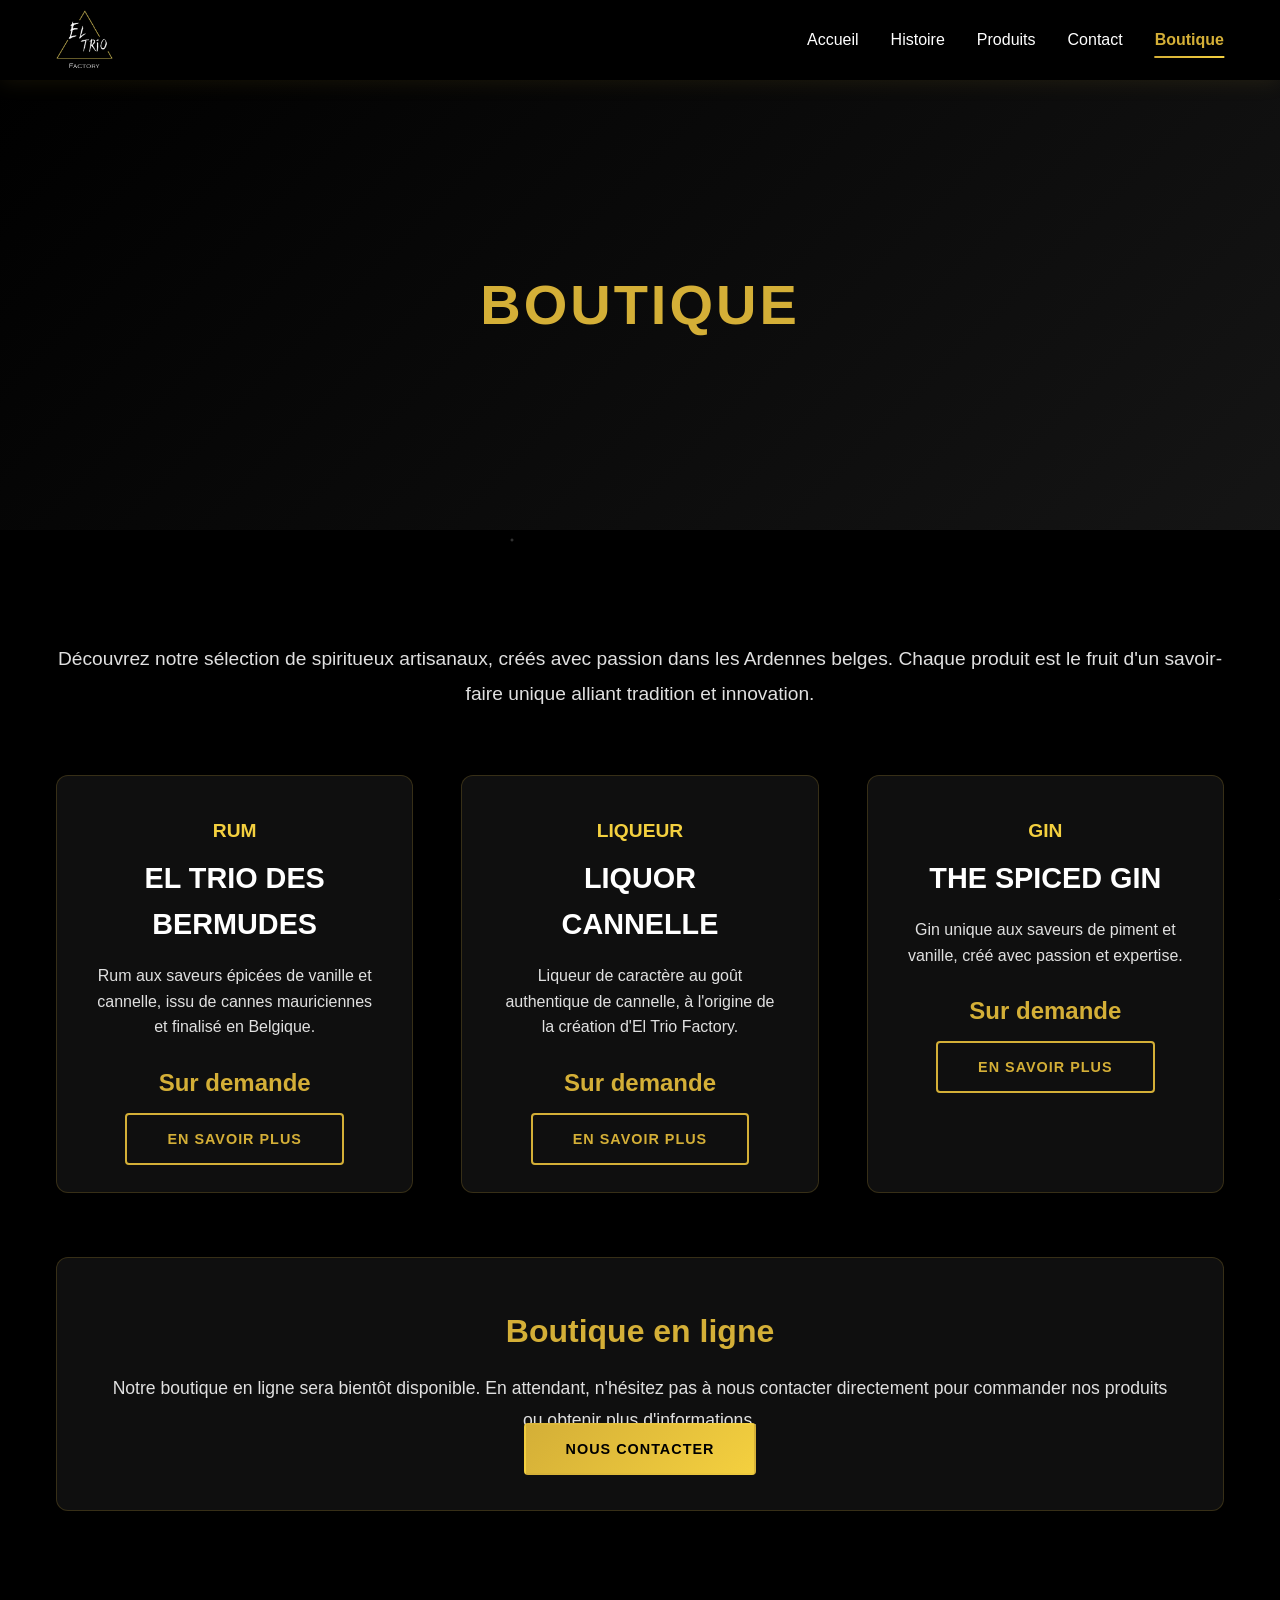
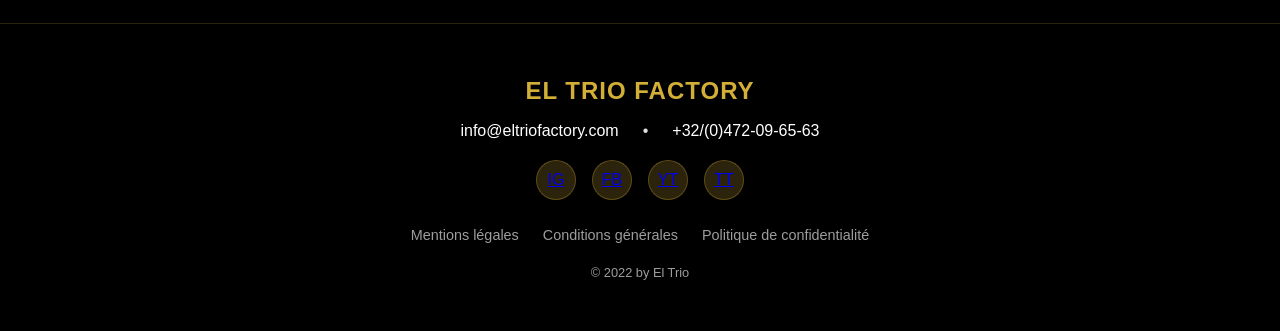
==== boutique.html @ 1d2bb893 "base site" ====
<!DOCTYPE html>
<html lang="fr">
<head>
    <meta charset="UTF-8">
    <meta name="viewport" content="width=device-width, initial-scale=1.0">
    <meta name="theme-color" content="#000000">
    <title>Boutique - El Trio Factory</title>
    <meta name="description" content="Achetez nos produits artisanaux : El Trio Des Bermudes (Rum), Liquor Cannelle (Liqueur) et The Spiced Gin.">
    <link rel="stylesheet" href="normalize.css">
    <link rel="stylesheet" href="main.css">
    <style>
        .boutique-hero {
            height: 50vh;
            display: flex;
            align-items: center;
            justify-content: center;
            text-align: center;
            padding: 2rem;
            background: linear-gradient(135deg, rgba(0, 0, 0, 0.9) 0%, rgba(26, 26, 26, 0.8) 100%);
            margin-top: 80px;
            position: relative;
        }

        .boutique-hero h1 {
            font-size: 3.5rem;
            color: var(--accent-color);
            text-transform: uppercase;
            letter-spacing: 3px;
        }

        .boutique-content {
            max-width: 1200px;
            margin: 4rem auto;
            padding: 3rem var(--spacing-unit);
            position: relative;
            z-index: 1;
        }

        .boutique-intro {
            text-align: center;
            margin-bottom: 4rem;
        }

        .boutique-intro p {
            color: var(--text-color-secondary);
            font-size: 1.2rem;
            line-height: 1.8;
        }

        .products-shop-grid {
            display: grid;
            grid-template-columns: repeat(auto-fit, minmax(300px, 1fr));
            gap: 3rem;
            margin-bottom: 4rem;
        }

        .shop-product-card {
            background: rgba(26, 26, 26, 0.6);
            border-radius: 12px;
            padding: 2.5rem;
            text-align: center;
            border: 1px solid rgba(212, 175, 55, 0.2);
            transition: all 0.3s ease;
            position: relative;
            overflow: hidden;
        }

        .shop-product-card::before {
            content: '';
            position: absolute;
            top: 0;
            left: -100%;
            width: 100%;
            height: 100%;
            background: linear-gradient(90deg, transparent, rgba(212, 175, 55, 0.1), transparent);
            transition: left 0.5s ease;
        }

        .shop-product-card:hover::before {
            left: 100%;
        }

        .shop-product-card:hover {
            transform: translateY(-10px);
            box-shadow: 0 15px 40px rgba(212, 175, 55, 0.3);
            border-color: var(--accent-color);
        }

        .shop-product-card img {
            width: 100%;
            max-width: 250px;
            height: auto;
            margin-bottom: 1.5rem;
            border-radius: 8px;
            transition: transform 0.3s ease;
        }

        .shop-product-card:hover img {
            transform: scale(1.05);
        }

        .shop-product-card h3 {
            color: var(--accent-color-light);
            font-size: 1.2rem;
            margin-bottom: 0.5rem;
            text-transform: uppercase;
        }

        .shop-product-card h4 {
            color: var(--text-color);
            font-size: 1.8rem;
            margin-bottom: 1rem;
            text-transform: uppercase;
        }

        .shop-product-card p {
            color: var(--text-color-secondary);
            margin-bottom: 1.5rem;
            line-height: 1.6;
        }

        .price {
            color: var(--accent-color);
            font-size: 1.5rem;
            font-weight: bold;
            margin-bottom: 1.5rem;
        }

        .coming-soon {
            background: rgba(26, 26, 26, 0.6);
            padding: 3rem;
            border-radius: 12px;
            border: 1px solid rgba(212, 175, 55, 0.2);
            text-align: center;
            margin-top: 4rem;
        }

        .coming-soon h2 {
            color: var(--accent-color);
            font-size: 2rem;
            margin-bottom: 1rem;
        }

        .coming-soon p {
            color: var(--text-color-secondary);
            font-size: 1.1rem;
            line-height: 1.8;
        }
    </style>
</head>
<body>
    <header class="header">
        <nav class="nav-container">
            <div class="logo">
                <a href="index.html">
                    <img src="assets/logo-el-trio-factory.png" alt="Logo El Trio Factory" onerror="this.style.display='none'; this.nextElementSibling.style.display='block';">
                    <span style="display:none; color: #d4af37; font-size: 1.5rem; font-weight: bold;">EL TRIO FACTORY</span>
                </a>
            </div>
            <button class="menu-toggle" aria-label="Menu">
                <span></span>
                <span></span>
                <span></span>
            </button>
            <ul class="nav-links">
                <li><a href="index.html">Accueil</a></li>
                <li><a href="our-story.html">Histoire</a></li>
                <li><a href="our-products.html">Produits</a></li>
                <li><a href="contact.html">Contact</a></li>
                <li><a href="boutique.html" class="active">Boutique</a></li>
            </ul>
        </nav>
    </header>

    <main>
        <section class="boutique-hero">
            <h1>Boutique</h1>
        </section>

        <section class="boutique-content">
            <div class="boutique-intro">
                <p>Découvrez notre sélection de spiritueux artisanaux, créés avec passion dans les Ardennes belges. Chaque produit est le fruit d'un savoir-faire unique alliant tradition et innovation.</p>
            </div>

            <div class="products-shop-grid">
                <div class="shop-product-card">
                    <img src="assets/images/products/rum-bottle.jpg" alt="El Trio Des Bermudes" onerror="this.style.display='none';">
                    <h3>Rum</h3>
                    <h4>EL TRIO DES BERMUDES</h4>
                    <p>Rum aux saveurs épicées de vanille et cannelle, issu de cannes mauriciennes et finalisé en Belgique.</p>
                    <div class="price">Sur demande</div>
                    <a href="our-products-el-trio-des-bermudes.html" class="btn btn-secondary">En savoir plus</a>
                </div>

                <div class="shop-product-card">
                    <img src="assets/images/products/liqueur-bottle.jpg" alt="Liquor Cannelle" onerror="this.style.display='none';">
                    <h3>Liqueur</h3>
                    <h4>LIQUOR CANNELLE</h4>
                    <p>Liqueur de caractère au goût authentique de cannelle, à l'origine de la création d'El Trio Factory.</p>
                    <div class="price">Sur demande</div>
                    <a href="our-products-liquor-cannelle.html" class="btn btn-secondary">En savoir plus</a>
                </div>

                <div class="shop-product-card">
                    <img src="assets/images/products/gin-bottle.jpg" alt="The Spiced Gin" onerror="this.style.display='none';">
                    <h3>Gin</h3>
                    <h4>THE SPICED GIN</h4>
                    <p>Gin unique aux saveurs de piment et vanille, créé avec passion et expertise.</p>
                    <div class="price">Sur demande</div>
                    <a href="our-products-the-spiced-gin.html" class="btn btn-secondary">En savoir plus</a>
                </div>
            </div>

            <div class="coming-soon">
                <h2>Boutique en ligne</h2>
                <p>Notre boutique en ligne sera bientôt disponible. En attendant, n'hésitez pas à nous contacter directement pour commander nos produits ou obtenir plus d'informations.</p>
                <a href="contact.html" class="btn btn-primary" style="margin-top: 1.5rem;">Nous contacter</a>
            </div>
        </section>
    </main>

    <footer>
        <div class="footer-content">
            <h3>El Trio Factory</h3>
            <div class="contact-links">
                <a href="mailto:info@eltriofactory.com">info@eltriofactory.com</a>
                <span class="separator">•</span>
                <a href="tel:+32472096563">+32/(0)472-09-65-63</a>
            </div>
            <div class="social-links">
                <a href="https://instagram.com/el_trio_factory" target="_blank" rel="noopener" aria-label="Instagram">
                    <img src="assets/images/instagram-icon.svg" alt="Instagram" onerror="this.style.display='none'; this.parentElement.innerHTML='IG';">
                </a>
                <a href="https://facebook.com/eltriofactory" target="_blank" rel="noopener" aria-label="Facebook">
                    <img src="assets/images/facebook-icon.svg" alt="Facebook" onerror="this.style.display='none'; this.parentElement.innerHTML='FB';">
                </a>
                <a href="https://youtube.com/@eltriofactory" target="_blank" rel="noopener" aria-label="YouTube">
                    <img src="assets/images/youtube-icon.svg" alt="YouTube" onerror="this.style.display='none'; this.parentElement.innerHTML='YT';">
                </a>
                <a href="https://tiktok.com/@eltriofactory" target="_blank" rel="noopener" aria-label="TikTok">
                    <img src="assets/images/tiktok-icon.svg" alt="TikTok" onerror="this.style.display='none'; this.parentElement.innerHTML='TT';">
                </a>
            </div>
            <div class="legal-links">
                <a href="mentions-légales.html">Mentions légales</a>
                <a href="cgv.html">Conditions générales</a>
                <a href="privacy.html">Politique de confidentialité</a>
            </div>
            <p class="copyright">© 2022 by El Trio</p>
        </div>
    </footer>

    <button class="scroll-to-top" aria-label="Retour en haut">
        <svg xmlns="http://www.w3.org/2000/svg" viewBox="0 0 24 24">
            <path d="M12 2L2 12h3v8h6v-6h2v6h6v-8h3L12 2z"/>
        </svg>
    </button>

    <script src="main.js"></script>
</body>
</html>
---- main.css ----
:root {
    --primary-color: #000000;
    --secondary-color: #1a1a1a;
    --accent-color: #d4af37;
    --accent-color-light: #f4d03f;
    --text-color: #ffffff;
    --text-color-secondary: #e0e0e0;
    --border-color: #333333;
    --spacing-unit: 1rem;
    --gold-gradient: linear-gradient(135deg, #d4af37 0%, #f4d03f 100%);
}

* {
    margin: 0;
    padding: 0;
    box-sizing: border-box;
}

html {
    background-color: var(--primary-color);
    overflow-x: hidden;
    scroll-behavior: smooth;
}

body {
    font-family: 'Inter', -apple-system, BlinkMacSystemFont, 'Segoe UI', Roboto, Oxygen, Ubuntu, Cantarell, sans-serif;
    background-color: var(--primary-color);
    color: var(--text-color);
    line-height: 1.6;
    min-height: 100vh;
    display: flex;
    flex-direction: column;
    position: relative;
}

/* Effet de fond étoilé */
body::before {
    content: '';
    position: fixed;
    top: 0;
    left: 0;
    width: 100%;
    height: 100%;
    background-image: 
        radial-gradient(2px 2px at 20% 30%, white, transparent),
        radial-gradient(2px 2px at 60% 70%, white, transparent),
        radial-gradient(1px 1px at 50% 50%, white, transparent),
        radial-gradient(1px 1px at 80% 10%, white, transparent),
        radial-gradient(2px 2px at 90% 40%, white, transparent),
        radial-gradient(1px 1px at 33% 60%, white, transparent),
        radial-gradient(1px 1px at 66% 20%, white, transparent);
    background-repeat: repeat;
    background-size: 200% 200%;
    opacity: 0.3;
    z-index: 0;
    pointer-events: none;
    animation: starfield 100s linear infinite;
}

@keyframes starfield {
    0% {
        transform: translate(0, 0);
    }
    100% {
        transform: translate(-50%, -50%);
    }
}

main {
    flex: 1;
    display: flex;
    flex-direction: column;
    position: relative;
    z-index: 1;
}

/* Header */
.header {
    position: fixed;
    top: 0;
    left: 0;
    right: 0;
    background: rgba(0, 0, 0, 0.95);
    backdrop-filter: blur(10px);
    z-index: 1000;
    box-shadow: 0 2px 20px rgba(212, 175, 55, 0.1);
    padding: 1rem;
    height: 80px;
    display: flex;
    align-items: center;
    transition: all 0.3s ease;
}

.header.scrolled {
    box-shadow: 0 4px 30px rgba(212, 175, 55, 0.2);
}

.nav-container {
    position: relative;
    max-width: 1200px;
    margin: 0 auto;
    padding: 0.5rem var(--spacing-unit);
    display: flex;
    justify-content: space-between;
    align-items: center;
    width: 100%;
}

.logo {
    display: flex;
    align-items: center;
    height: 60px;
    margin-top: 8px;
    transition: transform 0.3s ease;
}

.logo:hover {
    transform: translateY(-3px);
}

.logo img {
    height: 60px;
    width: auto;
    /* Le logo PNG sera déjà en couleur dorée, pas besoin d'inversion */
}

.menu-toggle {
    display: none;
    flex-direction: column;
    justify-content: space-between;
    width: 30px;
    height: 21px;
    background: none;
    border: none;
    cursor: pointer;
    padding: 0;
    z-index: 100;
}

.menu-toggle span {
    display: block;
    width: 100%;
    height: 3px;
    background-color: var(--accent-color);
    border-radius: 3px;
    transition: transform 0.3s ease, opacity 0.3s ease;
}

.menu-toggle.active span:nth-child(1) {
    transform: translateY(9px) rotate(45deg);
}

.menu-toggle.active span:nth-child(2) {
    opacity: 0;
}

.menu-toggle.active span:nth-child(3) {
    transform: translateY(-9px) rotate(-45deg);
}

.nav-links {
    display: flex;
    list-style: none;
    gap: 2rem;
    align-items: center;
}

.nav-links a {
    color: var(--text-color);
    text-decoration: none;
    font-weight: 500;
    transition: all 0.3s ease;
    position: relative;
    padding: 5px 0;
    display: inline-block;
    font-size: 1rem;
}

.nav-links a::after {
    content: '';
    position: absolute;
    bottom: 0;
    left: 50%;
    width: 0;
    height: 2px;
    background: var(--gold-gradient);
    transition: width 0.3s ease;
    transform: translateX(-50%);
}

.nav-links a:hover {
    color: var(--accent-color);
    transform: translateY(-2px);
}

.nav-links a:hover::after {
    width: 100%;
}

.nav-links a.active {
    color: var(--accent-color);
    font-weight: 700;
}

.nav-links a.active::after {
    width: 100%;
}

/* Hero Section */
.hero {
    height: 100vh;
    display: flex;
    flex-direction: column;
    justify-content: center;
    align-items: center;
    text-align: center;
    padding: 0 var(--spacing-unit);
    background: linear-gradient(135deg, rgba(0, 0, 0, 0.9) 0%, rgba(26, 26, 26, 0.8) 100%);
    margin-bottom: 2rem;
    position: relative;
    overflow: hidden;
}

.hero::before {
    content: '';
    position: absolute;
    top: 0;
    left: 0;
    right: 0;
    bottom: 0;
    background: url('data:image/svg+xml,<svg xmlns="http://www.w3.org/2000/svg" viewBox="0 0 1000 1000"><defs><radialGradient id="a"><stop offset="0%" stop-color="%23d4af37" stop-opacity="0.1"/><stop offset="100%" stop-color="%23d4af37" stop-opacity="0"/></radialGradient></defs><circle cx="200" cy="200" r="100" fill="url(%23a)"/><circle cx="800" cy="300" r="150" fill="url(%23a)"/><circle cx="500" cy="700" r="120" fill="url(%23a)"/></svg>');
    opacity: 0.5;
    animation: pulse 8s ease-in-out infinite;
}

@keyframes pulse {
    0%, 100% {
        opacity: 0.3;
    }
    50% {
        opacity: 0.6;
    }
}

.hero-image {
    width: 100%;
    max-width: 600px;
    margin: 0 auto;
    padding: 2rem;
    position: relative;
    z-index: 2;
    animation: fadeInUp 1s ease-out;
}

@keyframes fadeInUp {
    from {
        opacity: 0;
        transform: translateY(30px);
    }
    to {
        opacity: 1;
        transform: translateY(0);
    }
}

.hero-image:hover {
    transform: translateY(-5px);
    filter: drop-shadow(0 10px 30px rgba(212, 175, 55, 0.3));
}

.main-logo {
    width: 100%;
    height: auto;
}

/* Introduction Section */
.introduction {
    max-width: 800px;
    margin: 4rem auto;
    padding: 3rem var(--spacing-unit);
    text-align: center;
    background: rgba(26, 26, 26, 0.6);
    border-radius: 12px;
    box-shadow: 0 8px 32px rgba(212, 175, 55, 0.1);
    border: 1px solid rgba(212, 175, 55, 0.2);
    margin-bottom: 2rem;
    position: relative;
    z-index: 1;
    transition: transform 0.3s ease, box-shadow 0.3s ease;
}

.introduction:hover {
    transform: translateY(-5px);
    box-shadow: 0 12px 40px rgba(212, 175, 55, 0.2);
}

.introduction h2 {
    color: var(--accent-color);
    font-size: 2.5rem;
    margin-bottom: 2rem;
    font-weight: 700;
    text-transform: uppercase;
    letter-spacing: 2px;
}

.introduction p {
    margin-bottom: 1.5rem;
    line-height: 1.8;
    color: var(--text-color-secondary);
    font-size: 1.1rem;
}

.cta-buttons {
    display: flex;
    gap: 1.5rem;
    justify-content: center;
    margin-top: 2rem;
    flex-wrap: wrap;
}

/* Buttons */
.btn {
    padding: 1rem 2.5rem;
    border-radius: 4px;
    text-decoration: none;
    font-weight: 600;
    transition: all 0.3s ease;
    position: relative;
    overflow: hidden;
    z-index: 1;
    text-transform: uppercase;
    letter-spacing: 1px;
    font-size: 0.9rem;
}

.btn-primary {
    background: var(--gold-gradient);
    color: var(--primary-color);
    border: 2px solid transparent;
}

.btn-primary::before {
    content: '';
    position: absolute;
    top: 50%;
    left: 50%;
    width: 0;
    height: 0;
    background: rgba(255, 255, 255, 0.3);
    border-radius: 50%;
    transform: translate(-50%, -50%);
    transition: width 0.6s ease, height 0.6s ease;
    z-index: -1;
}

.btn-primary:hover::before {
    width: 800px;
    height: 800px;
}

.btn-primary:hover {
    transform: translateY(-2px);
    box-shadow: 0 8px 25px rgba(212, 175, 55, 0.4);
}

.btn-secondary {
    background-color: transparent;
    border: 2px solid var(--accent-color);
    color: var(--accent-color);
    position: relative;
    overflow: hidden;
}

.btn-secondary::before {
    content: '';
    position: absolute;
    inset: 0;
    background: var(--gold-gradient);
    opacity: 0;
    transition: opacity 0.4s;
    z-index: -1;
}

.btn-secondary:hover {
    color: var(--primary-color);
    border-color: var(--accent-color);
}

.btn-secondary:hover::before {
    opacity: 1;
}

.btn-secondary:hover {
    transform: translateY(-2px);
    box-shadow: 0 8px 25px rgba(212, 175, 55, 0.3);
}

/* Products Section */
.products-section {
    padding: 4rem var(--spacing-unit);
    max-width: 1200px;
    margin: 0 auto;
    position: relative;
    z-index: 1;
}

.products-section h2 {
    text-align: center;
    color: var(--accent-color);
    font-size: 2.5rem;
    margin-bottom: 3rem;
    font-weight: 700;
    text-transform: uppercase;
    letter-spacing: 2px;
}

.products-grid {
    display: grid;
    grid-template-columns: repeat(auto-fit, minmax(300px, 1fr));
    gap: 2rem;
    margin-bottom: 3rem;
}

.product-card {
    background: rgba(26, 26, 26, 0.6);
    border-radius: 12px;
    padding: 2rem;
    text-align: center;
    border: 1px solid rgba(212, 175, 55, 0.2);
    transition: all 0.3s ease;
    position: relative;
    overflow: hidden;
}

.product-card::before {
    content: '';
    position: absolute;
    top: 0;
    left: -100%;
    width: 100%;
    height: 100%;
    background: linear-gradient(90deg, transparent, rgba(212, 175, 55, 0.1), transparent);
    transition: left 0.5s ease;
}

.product-card:hover::before {
    left: 100%;
}

.product-card:hover {
    transform: translateY(-10px);
    box-shadow: 0 15px 40px rgba(212, 175, 55, 0.3);
    border-color: var(--accent-color);
}

.product-card img {
    width: 100%;
    max-width: 200px;
    height: auto;
    margin-bottom: 1.5rem;
    border-radius: 8px;
    transition: transform 0.3s ease;
}

.product-card:hover img {
    transform: scale(1.05);
}

.product-card h3 {
    color: var(--accent-color);
    font-size: 1.5rem;
    margin-bottom: 1rem;
    text-transform: uppercase;
    letter-spacing: 1px;
}

.product-card p {
    color: var(--text-color-secondary);
    margin-bottom: 1.5rem;
    line-height: 1.6;
}

/* About Section */
.about-section {
    background: rgba(26, 26, 26, 0.4);
    padding: 4rem var(--spacing-unit);
    margin: 2rem auto;
    border-radius: 12px;
    max-width: 1200px;
    position: relative;
    z-index: 1;
}

.about-content {
    display: flex;
    align-items: flex-start;
    gap: 2.5rem;
    flex-wrap: wrap;
}

.about-image {
    flex: 0 0 300px;
    border-radius: 12px;
    overflow: hidden;
    box-shadow: 0 8px 32px rgba(212, 175, 55, 0.2);
    transition: transform 0.3s ease;
}

.about-image:hover {
    transform: translateY(-5px);
}

.about-image img {
    width: 100%;
    height: auto;
    display: block;
}

.about-text {
    flex: 1;
    min-width: 300px;
}

.about-text h2 {
    color: var(--accent-color);
    font-size: 2.5rem;
    margin-bottom: 1.5rem;
    text-transform: uppercase;
    letter-spacing: 2px;
}

.about-text p {
    margin-bottom: 1.5rem;
    line-height: 1.8;
    color: var(--text-color-secondary);
}

/* Footer */
footer {
    background-color: rgba(0, 0, 0, 0.9);
    padding: 3rem 0;
    margin-top: auto;
    border-top: 1px solid rgba(212, 175, 55, 0.2);
    position: relative;
    z-index: 1;
}

.footer-content {
    max-width: 1200px;
    margin: 0 auto;
    text-align: center;
    padding: 0 var(--spacing-unit);
}

.footer-content h3 {
    font-size: 1.5rem;
    color: var(--accent-color);
    margin-bottom: 0.5rem;
    text-transform: uppercase;
    letter-spacing: 1px;
}

.footer-content .role {
    color: var(--text-color-secondary);
    margin-bottom: 1rem;
}

.contact-links {
    margin-bottom: 1rem;
    display: flex;
    justify-content: center;
    align-items: center;
    gap: 0.5rem;
    flex-wrap: wrap;
    font-size: clamp(0.85rem, 2.5vw, 1rem);
}

.contact-links .separator {
    margin: 0 1rem;
    color: var(--text-color-secondary);
}

.contact-links a {
    color: var(--text-color);
    text-decoration: none;
    transition: all 0.3s ease;
    position: relative;
}

.contact-links a::after {
    content: '';
    position: absolute;
    width: 0;
    height: 1px;
    bottom: -2px;
    left: 50%;
    background: var(--gold-gradient);
    transition: width 0.3s ease;
    transform: translateX(-50%);
}

.contact-links a:hover {
    color: var(--accent-color);
}

.contact-links a:hover::after {
    width: 100%;
}

.social-links {
    display: flex;
    justify-content: center;
    align-items: center;
    gap: 1rem;
    margin-bottom: 1.5rem;
}

.social-links a {
    width: 40px;
    height: 40px;
    background: rgba(212, 175, 55, 0.2);
    border-radius: 50%;
    display: flex;
    align-items: center;
    justify-content: center;
    transition: all 0.3s ease;
    border: 1px solid rgba(212, 175, 55, 0.3);
}

.social-links a:hover {
    transform: translateY(-3px);
    background: var(--gold-gradient);
    border-color: var(--accent-color);
    box-shadow: 0 5px 15px rgba(212, 175, 55, 0.4);
}

.social-links img {
    width: 20px;
    height: 20px;
    filter: brightness(0) invert(1);
}

.legal-links {
    margin-top: 1.5rem;
    margin-bottom: 0.5rem;
    display: flex;
    justify-content: center;
    flex-wrap: wrap;
    gap: 0.5rem;
    font-size: clamp(0.75rem, 2vw, 0.9rem);
}

.legal-links a {
    color: var(--text-color-secondary);
    text-decoration: none;
    opacity: 0.7;
    transition: opacity 0.3s ease, color 0.3s ease;
    padding: 0 0.5rem;
}

.legal-links a:hover {
    opacity: 1;
    color: var(--accent-color);
}

.copyright {
    margin-top: 1rem;
    font-size: 0.8rem;
    color: var(--text-color-secondary);
    opacity: 0.7;
}

/* Scroll to top button */
.scroll-to-top {
    position: fixed;
    bottom: 2rem;
    right: 2rem;
    width: 50px;
    height: 50px;
    background: var(--gold-gradient);
    border: none;
    border-radius: 50%;
    cursor: pointer;
    display: flex;
    align-items: center;
    justify-content: center;
    opacity: 0;
    visibility: hidden;
    transition: all 0.3s ease;
    z-index: 999;
    box-shadow: 0 4px 15px rgba(212, 175, 55, 0.3);
}

.scroll-to-top.visible {
    opacity: 1;
    visibility: visible;
}

.scroll-to-top:hover {
    transform: translateY(-5px);
    box-shadow: 0 8px 25px rgba(212, 175, 55, 0.5);
}

.scroll-to-top svg {
    width: 24px;
    height: 24px;
    fill: var(--primary-color);
}

/* Responsive */
@media (max-width: 920px) {
    .menu-toggle {
        display: flex;
        position: absolute;
        left: 50%;
        transform: translateX(-50%);
    }

    .nav-links {
        position: fixed;
        top: 80px;
        left: 0;
        right: 0;
        bottom: 0;
        background: rgba(0, 0, 0, 0.98);
        backdrop-filter: blur(10px);
        display: none;
        flex-direction: column;
        align-items: center;
        padding: 2rem 1rem;
        z-index: 999;
        overflow-y: auto;
        gap: 1.5rem;
    }

    .nav-links.active {
        display: flex;
    }

    .nav-links a {
        padding: 0.5rem 0;
        font-size: 1.2rem;
    }

    .nav-container .logo {
        height: 55px;
        margin-top: 5px;
    }

    .nav-container .logo img {
        height: 45px;
    }

    .hero {
        height: 80vh;
    }

    .hero-image {
        max-width: 90%;
        padding: 1rem;
    }

    .introduction {
        margin: 2rem 1rem;
        padding: 2rem 1rem;
    }

    .introduction h2 {
        font-size: 2rem;
    }

    .about-content {
        flex-direction: column;
    }

    .about-image {
        flex: 0 0 auto;
        width: 100%;
        max-width: 400px;
        margin: 0 auto;
    }

    .products-grid {
        grid-template-columns: 1fr;
    }
}

@media (max-width: 768px) {
    .introduction h2 {
        font-size: 1.8rem;
    }

    .products-section h2 {
        font-size: 2rem;
    }

    .about-text h2 {
        font-size: 2rem;
    }

    .cta-buttons {
        flex-direction: column;
        align-items: stretch;
    }

    .btn {
        width: 100%;
    }
}

/* Animations */
@keyframes fadeIn {
    from {
        opacity: 0;
    }
    to {
        opacity: 1;
    }
}

@keyframes slideInUp {
    from {
        opacity: 0;
        transform: translateY(50px);
    }
    to {
        opacity: 1;
        transform: translateY(0);
    }
}

.fade-in {
    animation: fadeIn 1s ease-out;
}

.slide-in-up {
    animation: slideInUp 0.8s ease-out;
}

/* Smooth scroll */
html {
    scroll-behavior: smooth;
}

/* Body menu open */
body.menu-open {
    overflow: hidden;
    position: fixed;
    width: 100%;
    height: 100%;
}
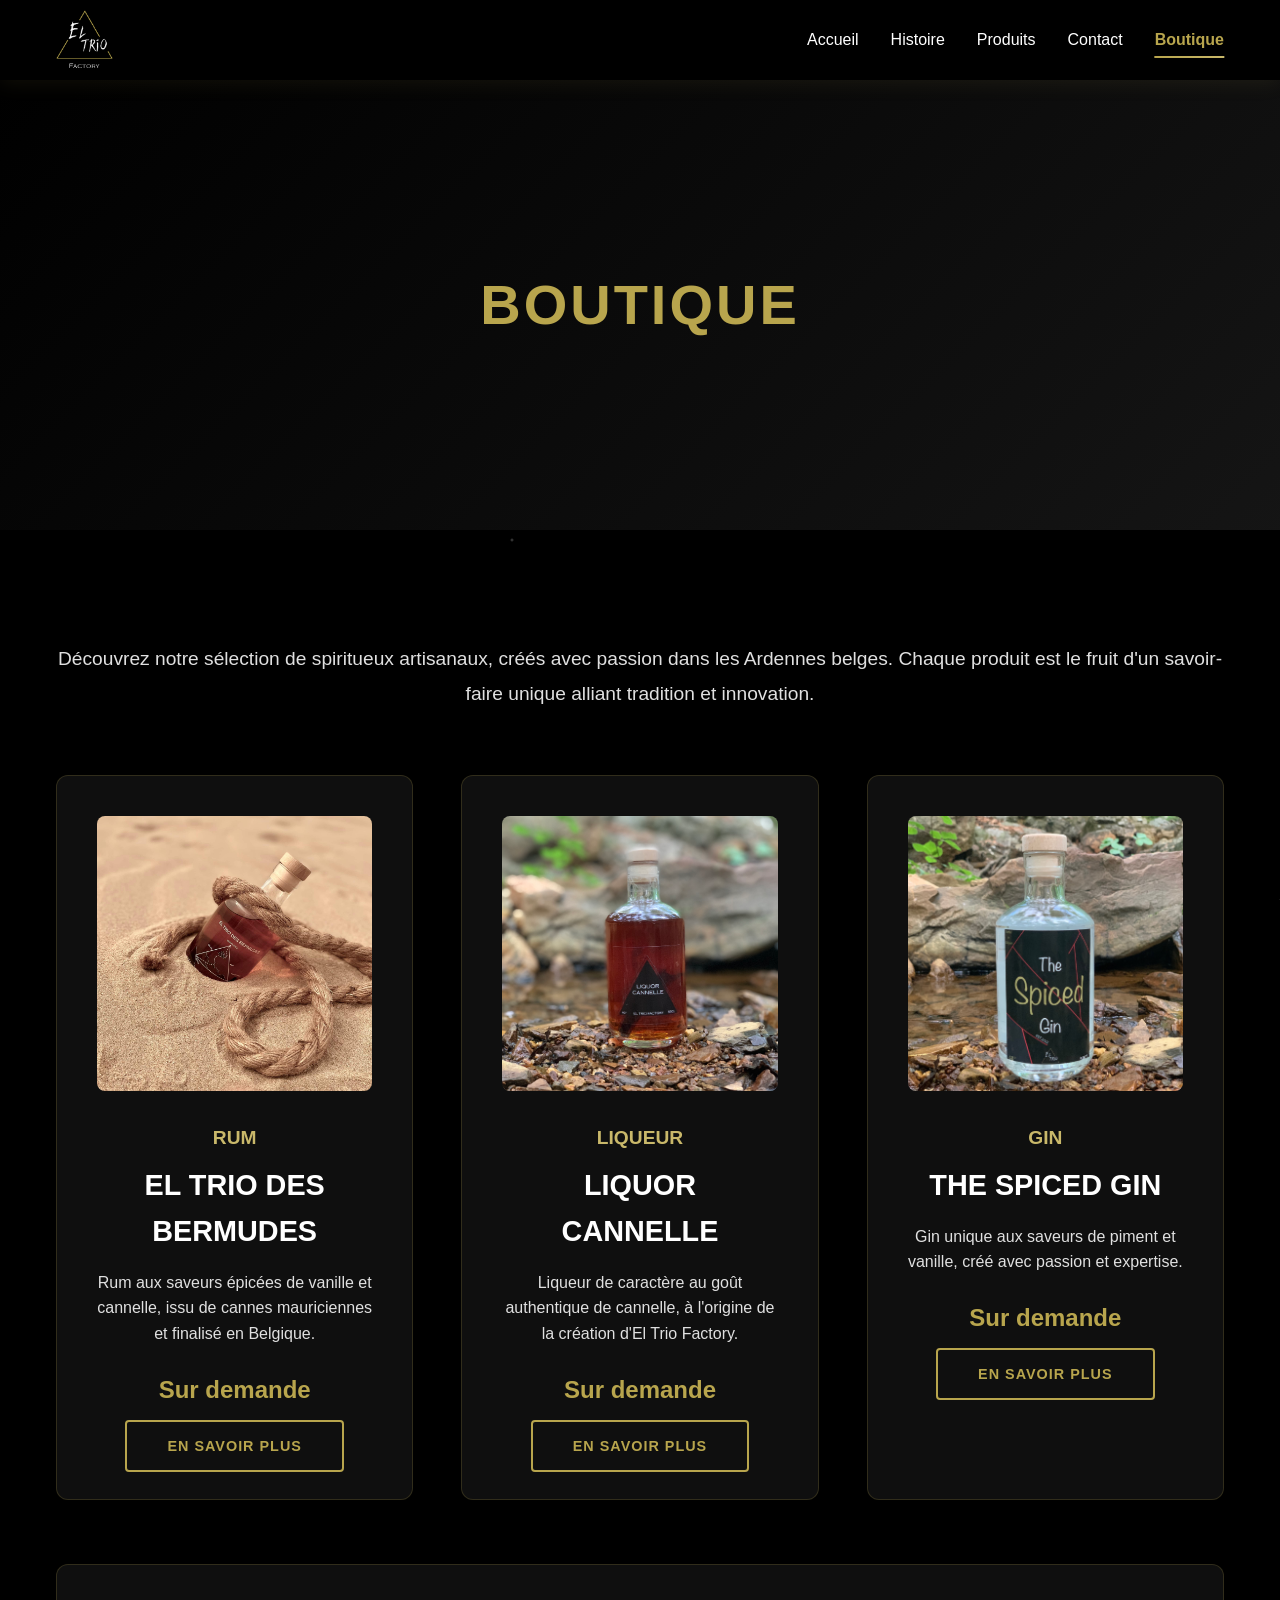
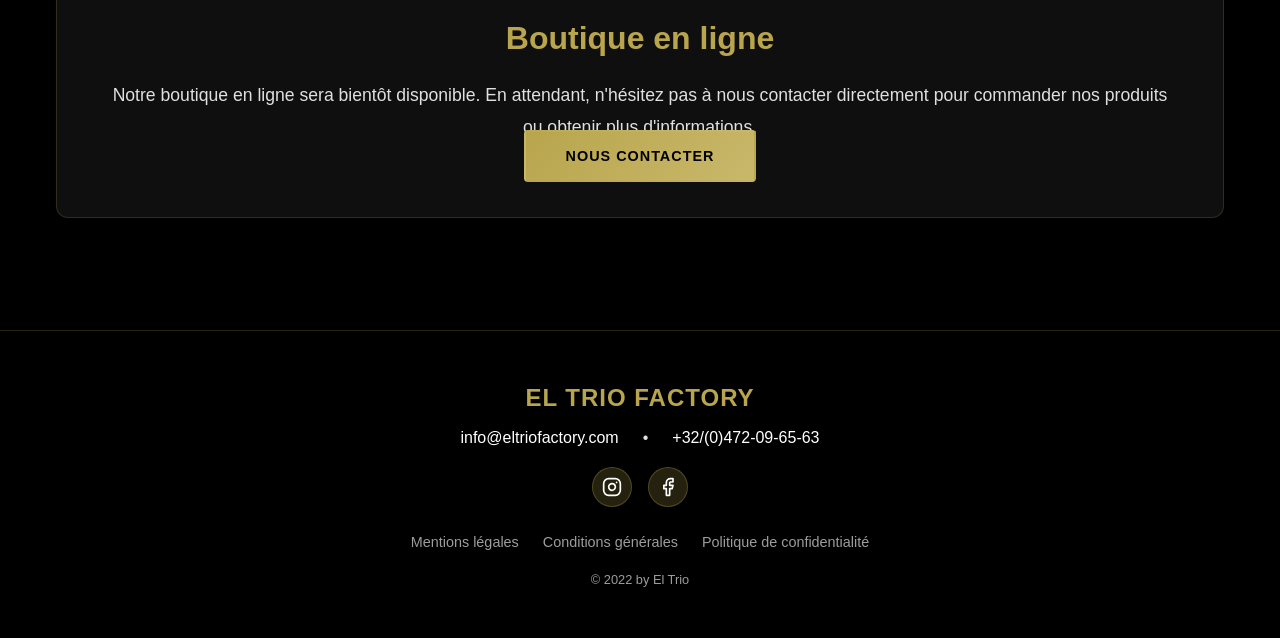
==== commit 073d167b: "V0.1" ====
--- a/boutique.html
+++ b/boutique.html
@@ -59,7 +59,7 @@
             border-radius: 12px;
             padding: 2.5rem;
             text-align: center;
-            border: 1px solid rgba(212, 175, 55, 0.2);
+            border: 1px solid rgba(184, 165, 77, 0.2);
             transition: all 0.3s ease;
             position: relative;
             overflow: hidden;
@@ -72,7 +72,7 @@
             left: -100%;
             width: 100%;
             height: 100%;
-            background: linear-gradient(90deg, transparent, rgba(212, 175, 55, 0.1), transparent);
+            background: linear-gradient(90deg, transparent, rgba(184, 165, 77, 0.1), transparent);
             transition: left 0.5s ease;
         }
 
@@ -82,14 +82,15 @@
 
         .shop-product-card:hover {
             transform: translateY(-10px);
-            box-shadow: 0 15px 40px rgba(212, 175, 55, 0.3);
+            box-shadow: 0 15px 40px rgba(184, 165, 77, 0.3);
             border-color: var(--accent-color);
         }
 
         .shop-product-card img {
             width: 100%;
-            max-width: 250px;
-            height: auto;
+            max-width: 300px;
+            aspect-ratio: 1 / 1;
+            object-fit: cover;
             margin-bottom: 1.5rem;
             border-radius: 8px;
             transition: transform 0.3s ease;
@@ -130,7 +131,7 @@
             background: rgba(26, 26, 26, 0.6);
             padding: 3rem;
             border-radius: 12px;
-            border: 1px solid rgba(212, 175, 55, 0.2);
+            border: 1px solid rgba(184, 165, 77, 0.2);
             text-align: center;
             margin-top: 4rem;
         }
@@ -154,7 +155,7 @@
             <div class="logo">
                 <a href="index.html">
                     <img src="assets/logo-el-trio-factory.png" alt="Logo El Trio Factory" onerror="this.style.display='none'; this.nextElementSibling.style.display='block';">
-                    <span style="display:none; color: #d4af37; font-size: 1.5rem; font-weight: bold;">EL TRIO FACTORY</span>
+                    <span style="display:none; color: #b8a54d; font-size: 1.5rem; font-weight: bold;">EL TRIO FACTORY</span>
                 </a>
             </div>
             <button class="menu-toggle" aria-label="Menu">
@@ -184,7 +185,7 @@
 
             <div class="products-shop-grid">
                 <div class="shop-product-card">
-                    <img src="assets/images/products/rum-bottle.jpg" alt="El Trio Des Bermudes" onerror="this.style.display='none';">
+                    <img src="assets/images/products/rum-bottle.JPG" alt="El Trio Des Bermudes" onerror="this.style.display='none';">
                     <h3>Rum</h3>
                     <h4>EL TRIO DES BERMUDES</h4>
                     <p>Rum aux saveurs épicées de vanille et cannelle, issu de cannes mauriciennes et finalisé en Belgique.</p>
@@ -229,16 +230,10 @@
             </div>
             <div class="social-links">
                 <a href="https://instagram.com/el_trio_factory" target="_blank" rel="noopener" aria-label="Instagram">
-                    <img src="assets/images/instagram-icon.svg" alt="Instagram" onerror="this.style.display='none'; this.parentElement.innerHTML='IG';">
+                    <img src="assets/instagram-icon.svg" alt="Instagram" onerror="this.style.display='none'; this.parentElement.innerHTML='IG';">
                 </a>
                 <a href="https://facebook.com/eltriofactory" target="_blank" rel="noopener" aria-label="Facebook">
-                    <img src="assets/images/facebook-icon.svg" alt="Facebook" onerror="this.style.display='none'; this.parentElement.innerHTML='FB';">
-                </a>
-                <a href="https://youtube.com/@eltriofactory" target="_blank" rel="noopener" aria-label="YouTube">
-                    <img src="assets/images/youtube-icon.svg" alt="YouTube" onerror="this.style.display='none'; this.parentElement.innerHTML='YT';">
-                </a>
-                <a href="https://tiktok.com/@eltriofactory" target="_blank" rel="noopener" aria-label="TikTok">
-                    <img src="assets/images/tiktok-icon.svg" alt="TikTok" onerror="this.style.display='none'; this.parentElement.innerHTML='TT';">
+                    <img src="assets/facebook-icon.svg" alt="Facebook" onerror="this.style.display='none'; this.parentElement.innerHTML='FB';">
                 </a>
             </div>
             <div class="legal-links">
--- a/main.css
+++ b/main.css
@@ -1,13 +1,13 @@
 :root {
     --primary-color: #000000;
     --secondary-color: #1a1a1a;
-    --accent-color: #d4af37;
-    --accent-color-light: #f4d03f;
+    --accent-color: #b8a54d;
+    --accent-color-light: #c9b86a;
     --text-color: #ffffff;
     --text-color-secondary: #e0e0e0;
     --border-color: #333333;
     --spacing-unit: 1rem;
-    --gold-gradient: linear-gradient(135deg, #d4af37 0%, #f4d03f 100%);
+    --gold-gradient: linear-gradient(135deg, #b8a54d 0%, #c9b86a 100%);
 }
 
 * {
@@ -83,7 +83,7 @@
     background: rgba(0, 0, 0, 0.95);
     backdrop-filter: blur(10px);
     z-index: 1000;
-    box-shadow: 0 2px 20px rgba(212, 175, 55, 0.1);
+    box-shadow: 0 2px 20px rgba(184, 165, 77, 0.1);
     padding: 1rem;
     height: 80px;
     display: flex;
@@ -92,7 +92,7 @@
 }
 
 .header.scrolled {
-    box-shadow: 0 4px 30px rgba(212, 175, 55, 0.2);
+    box-shadow: 0 4px 30px rgba(184, 165, 77, 0.2);
 }
 
 .nav-container {
@@ -265,7 +265,7 @@
 
 .hero-image:hover {
     transform: translateY(-5px);
-    filter: drop-shadow(0 10px 30px rgba(212, 175, 55, 0.3));
+    filter: drop-shadow(0 10px 30px rgba(184, 165, 77, 0.3));
 }
 
 .main-logo {
@@ -281,8 +281,8 @@
     text-align: center;
     background: rgba(26, 26, 26, 0.6);
     border-radius: 12px;
-    box-shadow: 0 8px 32px rgba(212, 175, 55, 0.1);
-    border: 1px solid rgba(212, 175, 55, 0.2);
+    box-shadow: 0 8px 32px rgba(184, 165, 77, 0.1);
+    border: 1px solid rgba(184, 165, 77, 0.2);
     margin-bottom: 2rem;
     position: relative;
     z-index: 1;
@@ -291,7 +291,7 @@
 
 .introduction:hover {
     transform: translateY(-5px);
-    box-shadow: 0 12px 40px rgba(212, 175, 55, 0.2);
+    box-shadow: 0 12px 40px rgba(184, 165, 77, 0.2);
 }
 
 .introduction h2 {
@@ -360,7 +360,7 @@
 
 .btn-primary:hover {
     transform: translateY(-2px);
-    box-shadow: 0 8px 25px rgba(212, 175, 55, 0.4);
+    box-shadow: 0 8px 25px rgba(184, 165, 77, 0.4);
 }
 
 .btn-secondary {
@@ -392,7 +392,7 @@
 
 .btn-secondary:hover {
     transform: translateY(-2px);
-    box-shadow: 0 8px 25px rgba(212, 175, 55, 0.3);
+    box-shadow: 0 8px 25px rgba(184, 165, 77, 0.3);
 }
 
 /* Products Section */
@@ -426,7 +426,7 @@
     border-radius: 12px;
     padding: 2rem;
     text-align: center;
-    border: 1px solid rgba(212, 175, 55, 0.2);
+    border: 1px solid rgba(184, 165, 77, 0.2);
     transition: all 0.3s ease;
     position: relative;
     overflow: hidden;
@@ -439,7 +439,7 @@
     left: -100%;
     width: 100%;
     height: 100%;
-    background: linear-gradient(90deg, transparent, rgba(212, 175, 55, 0.1), transparent);
+    background: linear-gradient(90deg, transparent, rgba(184, 165, 77, 0.1), transparent);
     transition: left 0.5s ease;
 }
 
@@ -449,14 +449,15 @@
 
 .product-card:hover {
     transform: translateY(-10px);
-    box-shadow: 0 15px 40px rgba(212, 175, 55, 0.3);
+    box-shadow: 0 15px 40px rgba(184, 165, 77, 0.3);
     border-color: var(--accent-color);
 }
 
 .product-card img {
     width: 100%;
-    max-width: 200px;
-    height: auto;
+    max-width: 300px;
+    aspect-ratio: 1 / 1;
+    object-fit: cover;
     margin-bottom: 1.5rem;
     border-radius: 8px;
     transition: transform 0.3s ease;
@@ -502,7 +503,7 @@
     flex: 0 0 300px;
     border-radius: 12px;
     overflow: hidden;
-    box-shadow: 0 8px 32px rgba(212, 175, 55, 0.2);
+    box-shadow: 0 8px 32px rgba(184, 165, 77, 0.2);
     transition: transform 0.3s ease;
 }
 
@@ -540,7 +541,7 @@
     background-color: rgba(0, 0, 0, 0.9);
     padding: 3rem 0;
     margin-top: auto;
-    border-top: 1px solid rgba(212, 175, 55, 0.2);
+    border-top: 1px solid rgba(184, 165, 77, 0.2);
     position: relative;
     z-index: 1;
 }
@@ -618,20 +619,20 @@
 .social-links a {
     width: 40px;
     height: 40px;
-    background: rgba(212, 175, 55, 0.2);
+    background: rgba(184, 165, 77, 0.2);
     border-radius: 50%;
     display: flex;
     align-items: center;
     justify-content: center;
     transition: all 0.3s ease;
-    border: 1px solid rgba(212, 175, 55, 0.3);
+    border: 1px solid rgba(184, 165, 77, 0.3);
 }
 
 .social-links a:hover {
     transform: translateY(-3px);
     background: var(--gold-gradient);
     border-color: var(--accent-color);
-    box-shadow: 0 5px 15px rgba(212, 175, 55, 0.4);
+    box-shadow: 0 5px 15px rgba(184, 165, 77, 0.4);
 }
 
 .social-links img {
@@ -688,7 +689,7 @@
     visibility: hidden;
     transition: all 0.3s ease;
     z-index: 999;
-    box-shadow: 0 4px 15px rgba(212, 175, 55, 0.3);
+    box-shadow: 0 4px 15px rgba(184, 165, 77, 0.3);
 }
 
 .scroll-to-top.visible {
@@ -698,7 +699,7 @@
 
 .scroll-to-top:hover {
     transform: translateY(-5px);
-    box-shadow: 0 8px 25px rgba(212, 175, 55, 0.5);
+    box-shadow: 0 8px 25px rgba(184, 165, 77, 0.5);
 }
 
 .scroll-to-top svg {
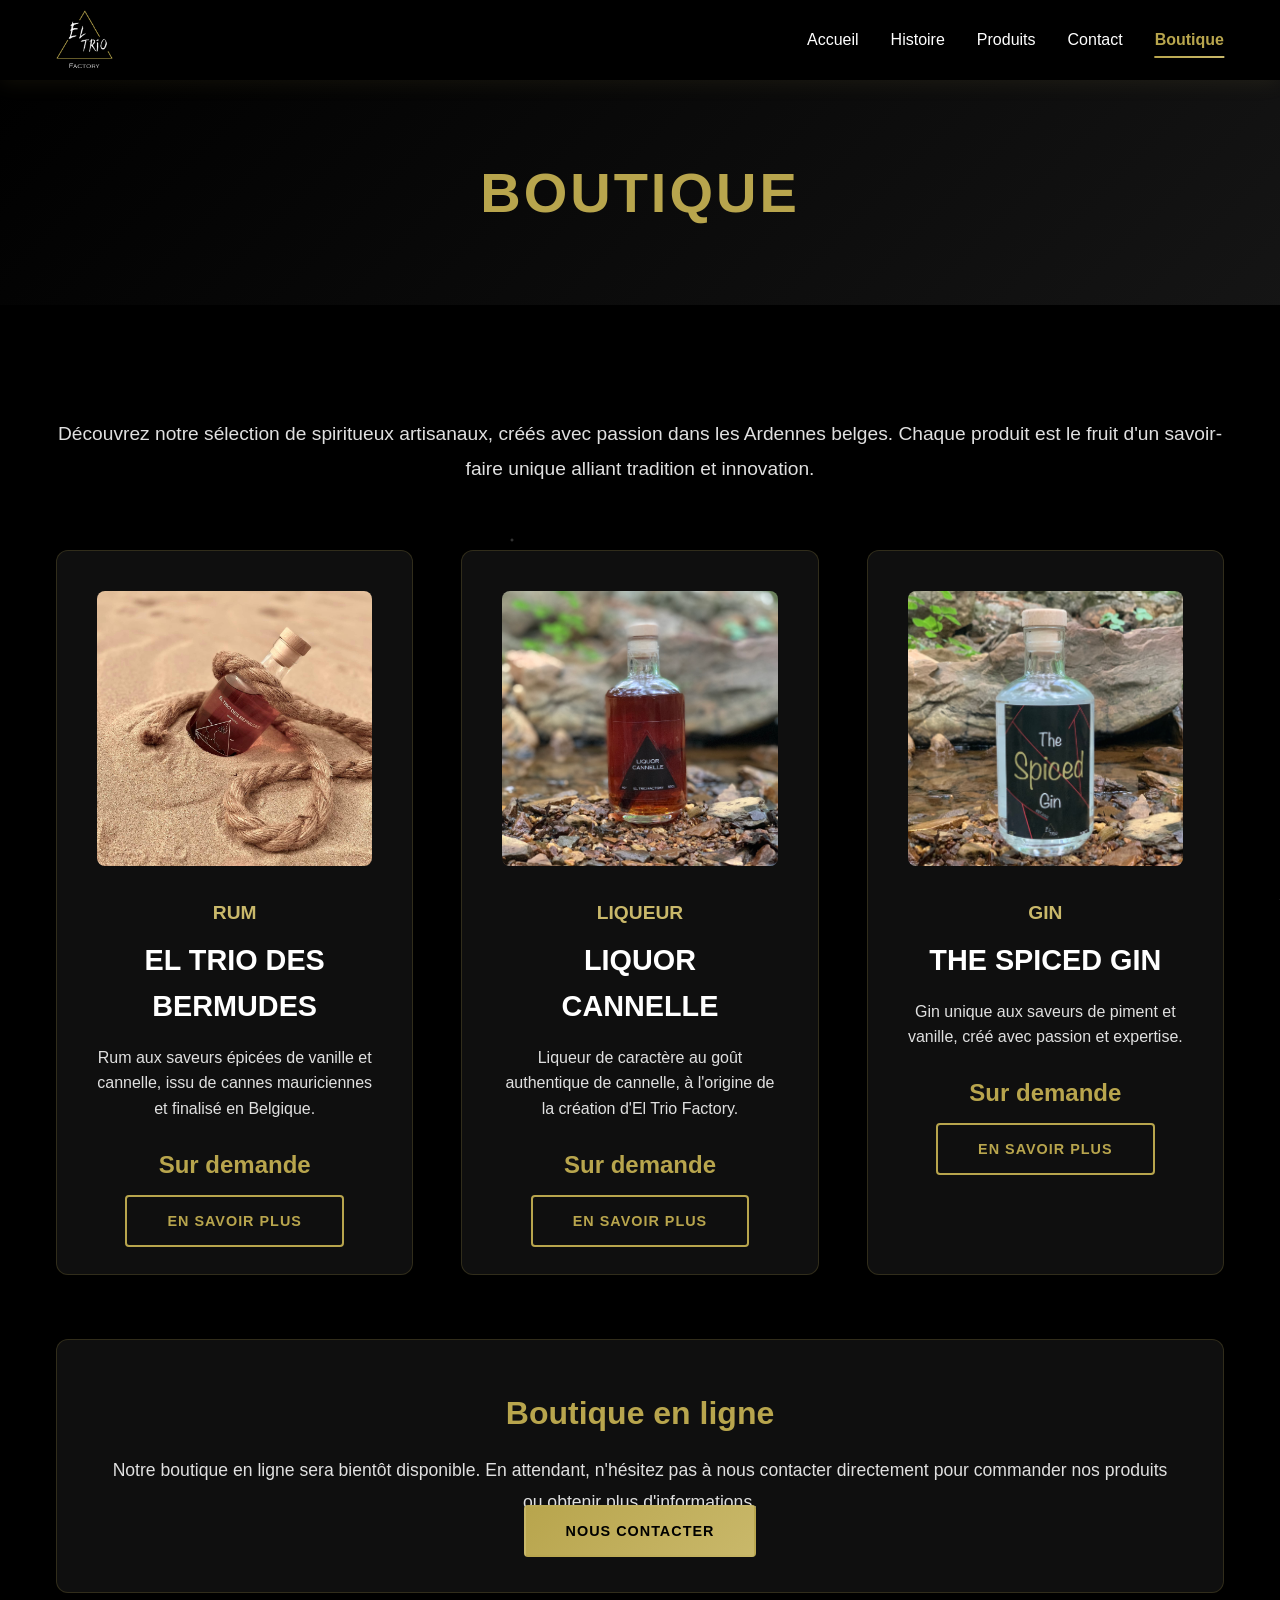
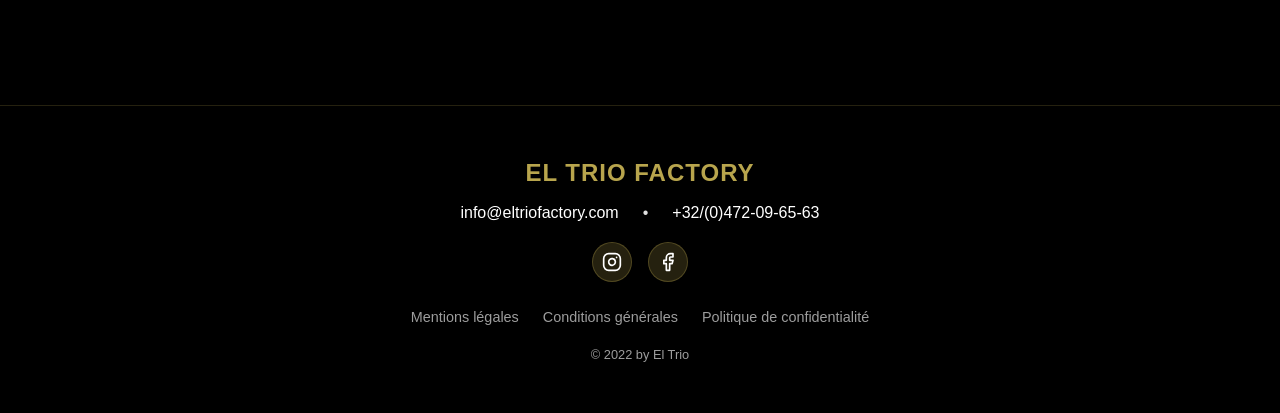
==== commit f9a82f87: "V02" ====
--- a/boutique.html
+++ b/boutique.html
@@ -10,7 +10,8 @@
     <link rel="stylesheet" href="main.css">
     <style>
         .boutique-hero {
-            height: 50vh;
+            height: 25vh;
+            min-height: 200px;
             display: flex;
             align-items: center;
             justify-content: center;
@@ -146,6 +147,17 @@
             color: var(--text-color-secondary);
             font-size: 1.1rem;
             line-height: 1.8;
+        }
+
+        @media (max-width: 768px) {
+            .boutique-hero {
+                height: 20vh;
+                min-height: 150px;
+            }
+
+            .boutique-hero h1 {
+                font-size: 2.5rem;
+            }
         }
     </style>
 </head>
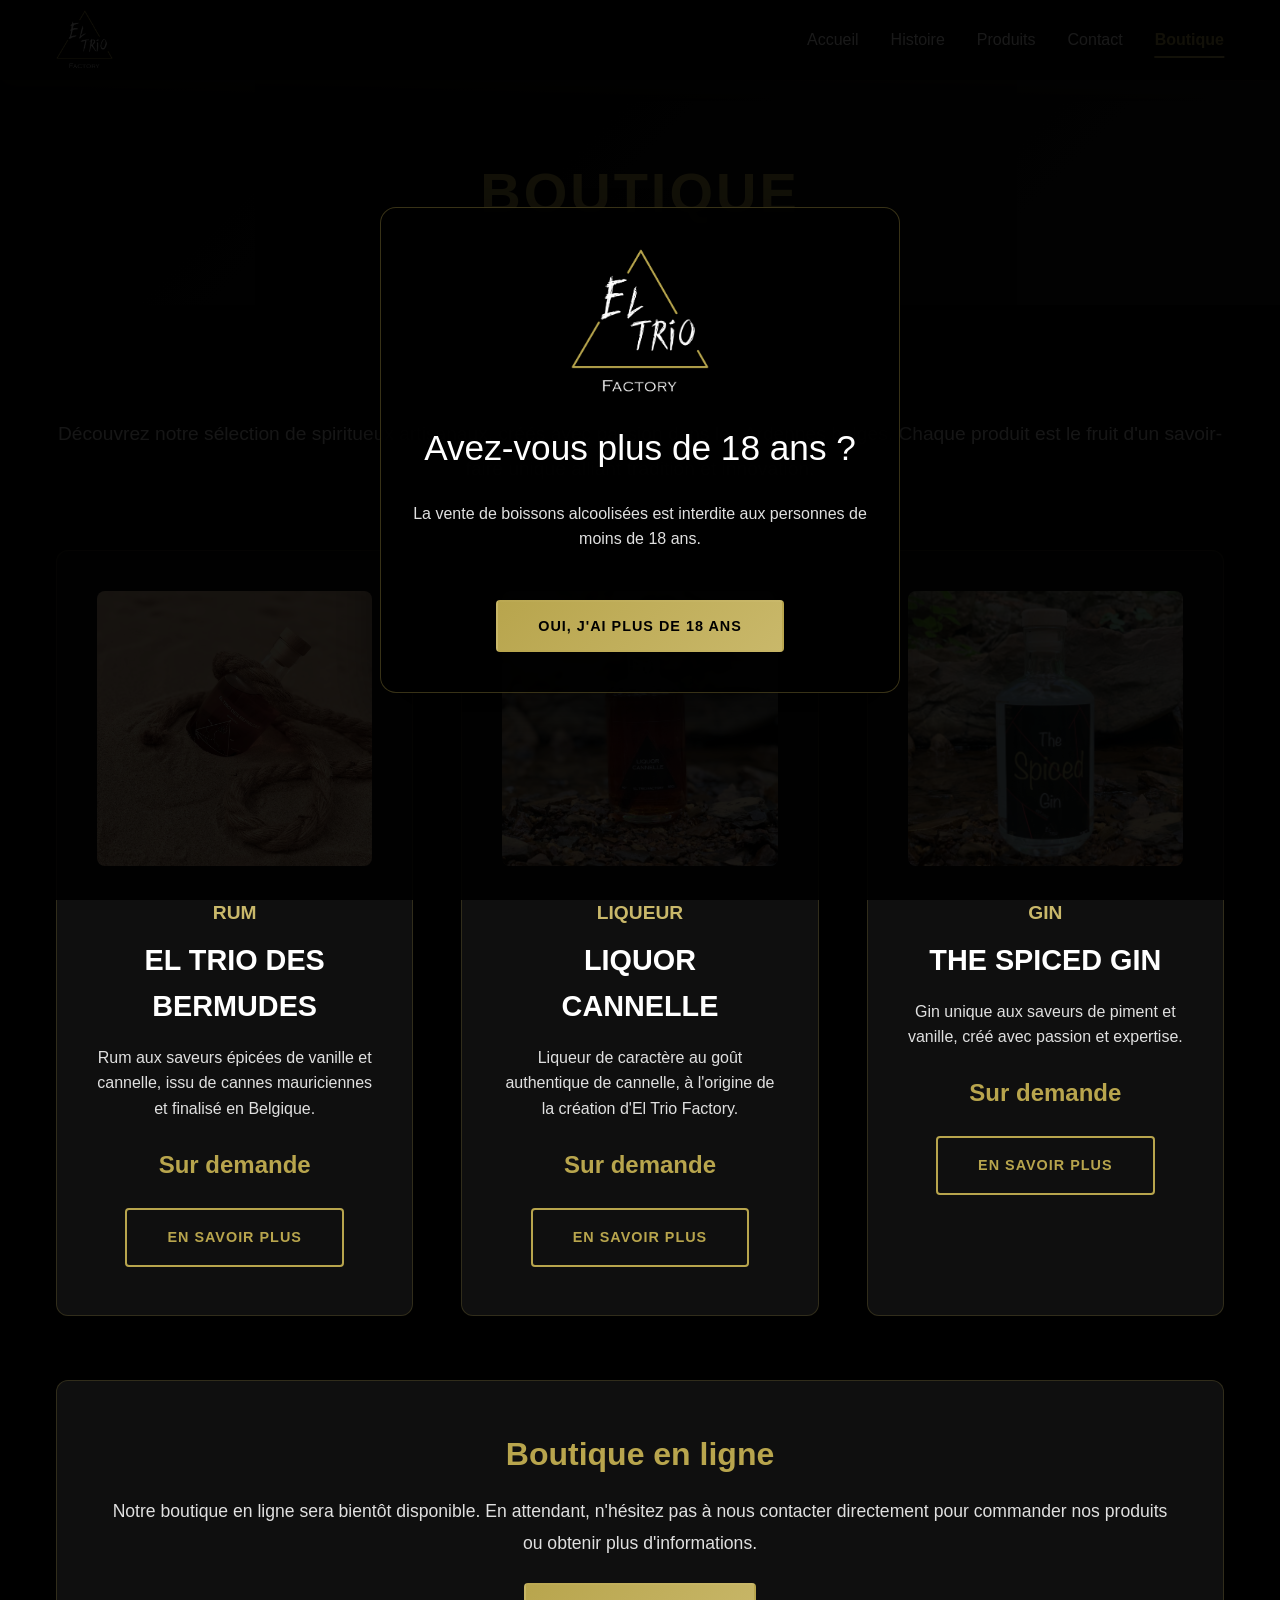
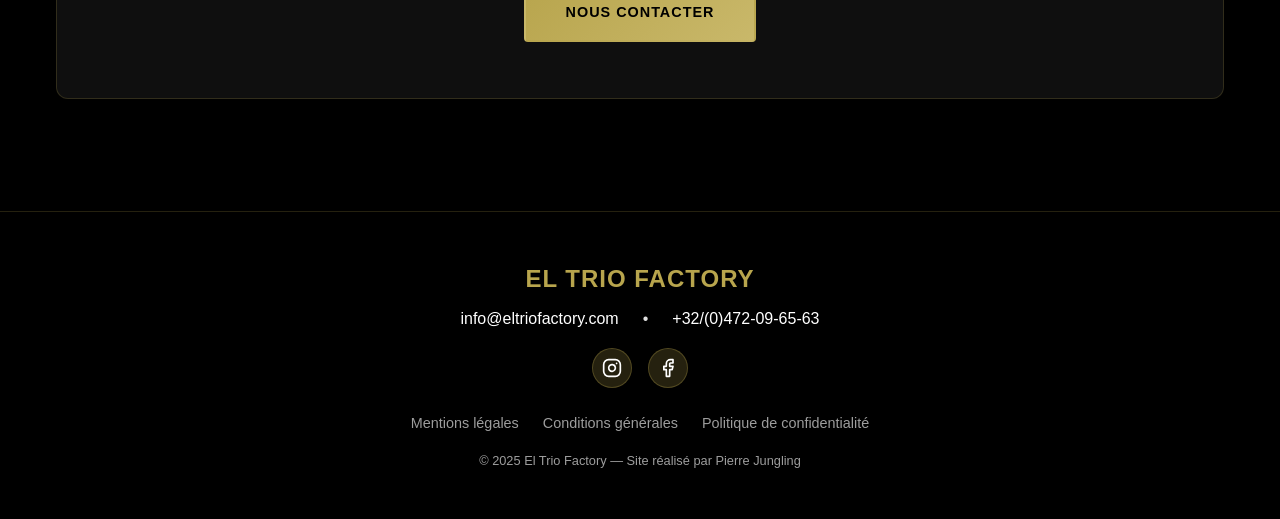
==== commit 52cb746b: "V03 ajoute poppup age" ====
--- a/boutique.html
+++ b/boutique.html
@@ -161,7 +161,7 @@
         }
     </style>
 </head>
-<body>
+<body data-age-gate="true">
     <header class="header">
         <nav class="nav-container">
             <div class="logo">
@@ -253,7 +253,7 @@
                 <a href="cgv.html">Conditions générales</a>
                 <a href="privacy.html">Politique de confidentialité</a>
             </div>
-            <p class="copyright">© 2022 by El Trio</p>
+            <p class="copyright">© 2025 El Trio Factory — Site réalisé par Pierre Jungling</p>
         </div>
     </footer>
 
--- a/main.css
+++ b/main.css
@@ -327,7 +327,7 @@
     transition: all 0.3s ease;
     position: relative;
     overflow: hidden;
-    z-index: 1;
+    display: inline-block;
     text-transform: uppercase;
     letter-spacing: 1px;
     font-size: 0.9rem;
@@ -350,7 +350,7 @@
     border-radius: 50%;
     transform: translate(-50%, -50%);
     transition: width 0.6s ease, height 0.6s ease;
-    z-index: -1;
+    z-index: 0;
 }
 
 .btn-primary:hover::before {
@@ -361,6 +361,11 @@
 .btn-primary:hover {
     transform: translateY(-2px);
     box-shadow: 0 8px 25px rgba(184, 165, 77, 0.4);
+}
+
+.btn-primary > * {
+    position: relative;
+    z-index: 1;
 }
 
 .btn-secondary {
@@ -393,6 +398,67 @@
 .btn-secondary:hover {
     transform: translateY(-2px);
     box-shadow: 0 8px 25px rgba(184, 165, 77, 0.3);
+}
+
+/* Age gate popup */
+.age-gate-overlay {
+    position: fixed;
+    inset: 0;
+    background: rgba(0, 0, 0, 0.9);
+    display: flex;
+    align-items: center;
+    justify-content: center;
+    padding: 1.5rem;
+    opacity: 0;
+    pointer-events: none;
+    transition: opacity 0.4s ease;
+    z-index: 9999;
+}
+
+.age-gate-overlay.visible {
+    opacity: 1;
+    pointer-events: auto;
+}
+
+.age-gate-dialog {
+    background: rgba(0, 0, 0, 0.95);
+    border: 1px solid rgba(184, 165, 77, 0.3);
+    border-radius: 16px;
+    max-width: 520px;
+    width: 100%;
+    padding: 2.5rem 2rem;
+    text-align: center;
+    box-shadow: 0 25px 60px rgba(0, 0, 0, 0.6);
+    transform: translateY(30px) scale(0.95);
+    opacity: 0;
+    transition: transform 0.4s ease, opacity 0.4s ease;
+}
+
+.age-gate-overlay.visible .age-gate-dialog {
+    transform: translateY(0) scale(1);
+    opacity: 1;
+}
+
+.age-gate-logo {
+    width: 140px;
+    margin: 0 auto 1.5rem;
+    display: block;
+}
+
+.age-gate-title {
+    font-size: 2.2rem;
+    margin-bottom: 1.5rem;
+    color: var(--text-color);
+}
+
+.age-gate-description {
+    color: var(--text-color-secondary);
+    margin-bottom: 2rem;
+    line-height: 1.6;
+}
+
+.age-gate-button {
+    margin-top: 1rem;
 }
 
 /* Products Section */
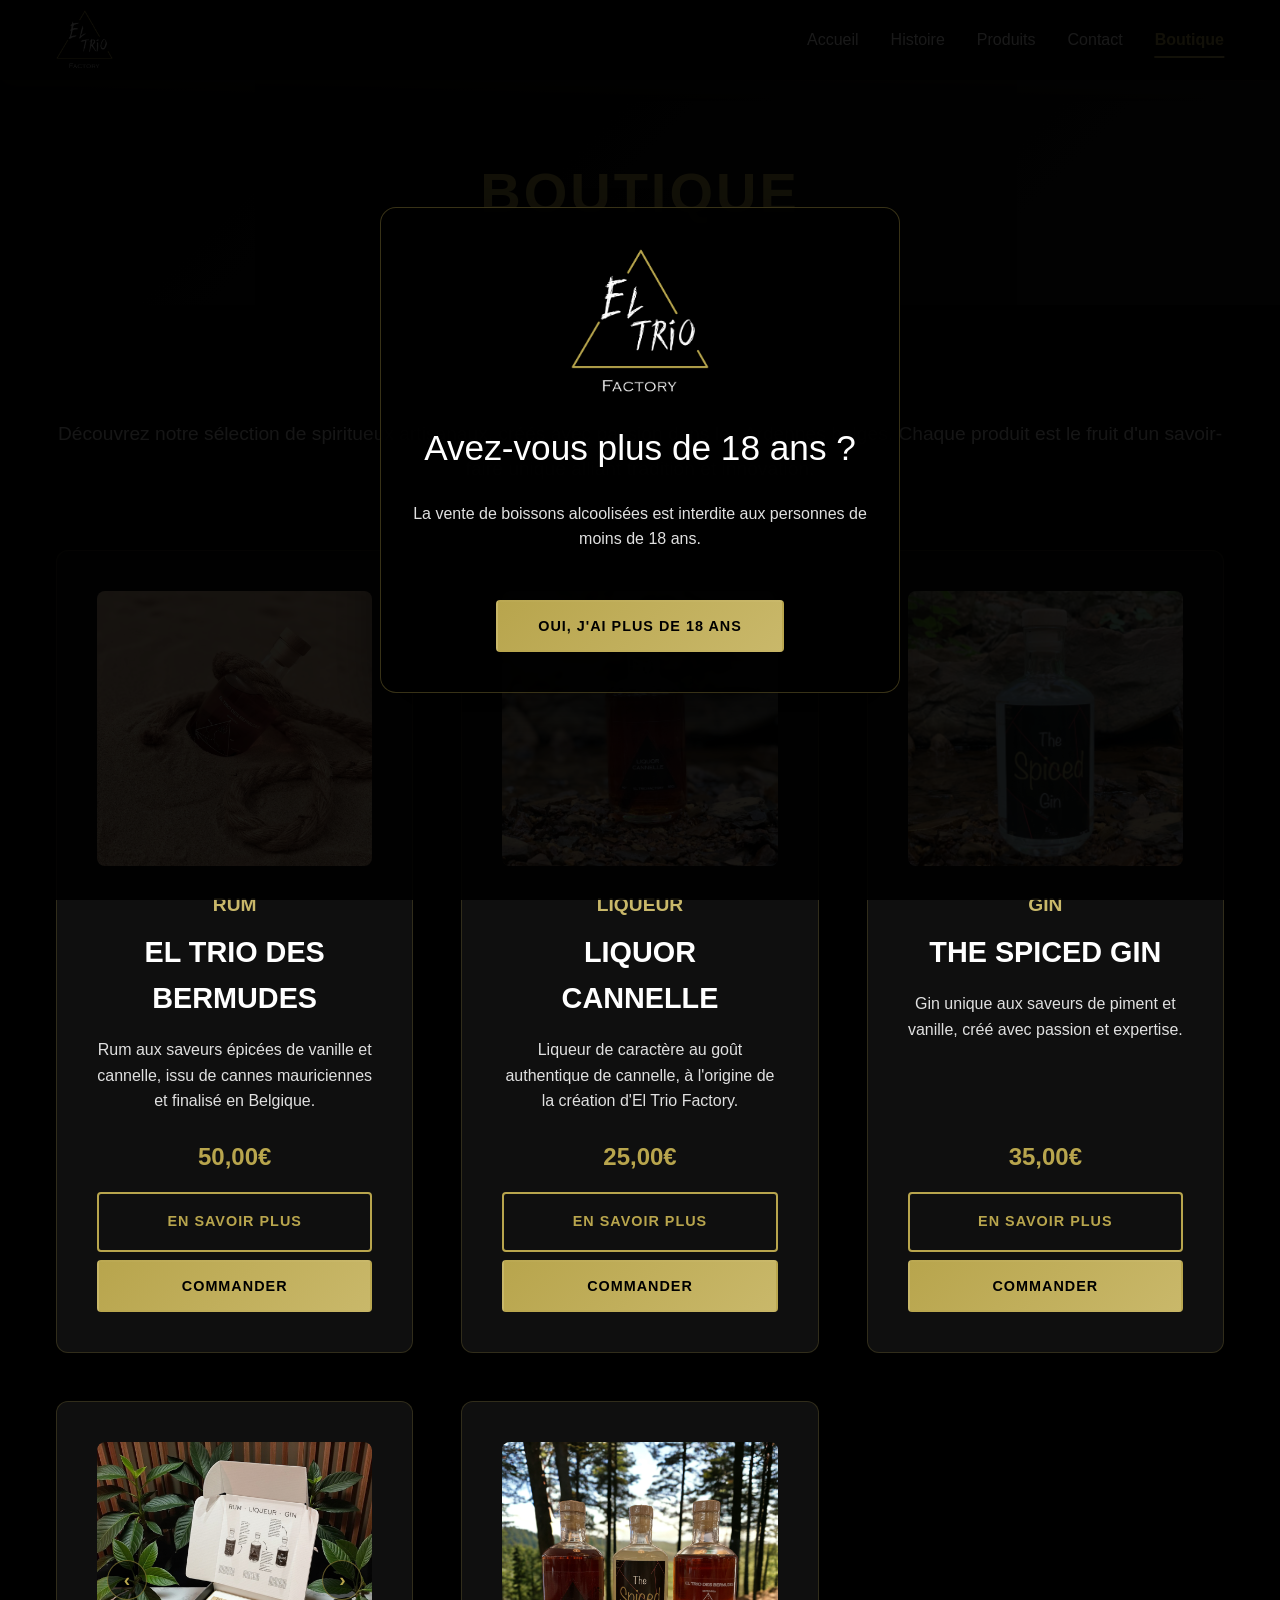
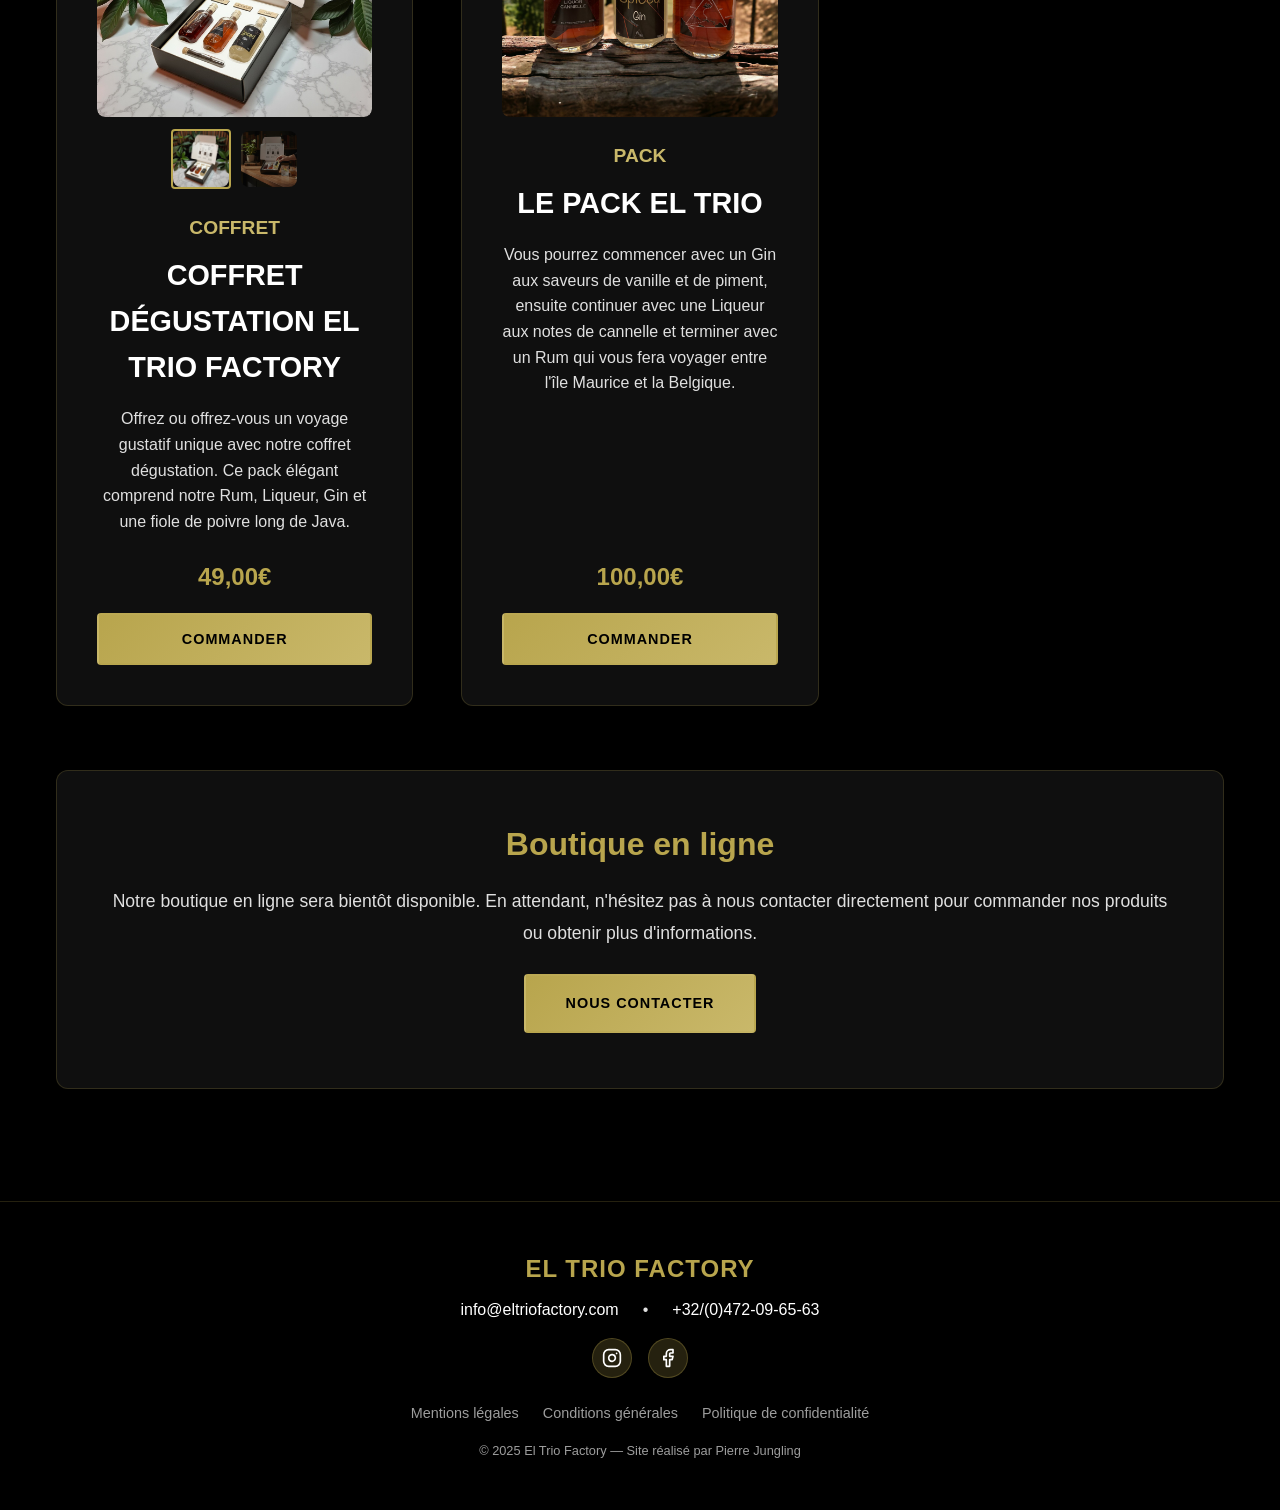
==== commit 5107e6c5: "V04 ajout boutique" ====
--- a/boutique.html
+++ b/boutique.html
@@ -5,7 +5,7 @@
     <meta name="viewport" content="width=device-width, initial-scale=1.0">
     <meta name="theme-color" content="#000000">
     <title>Boutique - El Trio Factory</title>
-    <meta name="description" content="Achetez nos produits artisanaux : El Trio Des Bermudes (Rum), Liquor Cannelle (Liqueur) et The Spiced Gin.">
+    <meta name="description" content="Achetez nos produits artisanaux : El Trio Des Bermudes (Rum), Liquor Cannelle (Liqueur), The Spiced Gin, notre Coffret Dégustation et Le Pack El Trio.">
     <link rel="stylesheet" href="normalize.css">
     <link rel="stylesheet" href="main.css">
     <style>
@@ -64,6 +64,8 @@
             transition: all 0.3s ease;
             position: relative;
             overflow: hidden;
+            display: flex;
+            flex-direction: column;
         }
 
         .shop-product-card::before {
@@ -101,6 +103,113 @@
             transform: scale(1.05);
         }
 
+        .product-gallery {
+            position: relative;
+            margin-bottom: 1.5rem;
+        }
+
+        .product-gallery-main {
+            position: relative;
+            width: 100%;
+            max-width: 300px;
+            margin: 0 auto;
+            aspect-ratio: 1 / 1;
+            border-radius: 8px;
+            overflow: hidden;
+        }
+
+        .product-gallery-main img {
+            width: 100%;
+            height: 100%;
+            object-fit: cover;
+            display: block;
+            transition: opacity 0.3s ease;
+        }
+
+        .product-gallery-main img:not(.active) {
+            display: none;
+        }
+
+        .product-gallery-nav {
+            position: absolute;
+            top: 50%;
+            transform: translateY(-50%);
+            background: rgba(0, 0, 0, 0.6);
+            border: 1px solid rgba(184, 165, 77, 0.5);
+            color: var(--accent-color);
+            width: 40px;
+            height: 40px;
+            border-radius: 50%;
+            display: flex;
+            align-items: center;
+            justify-content: center;
+            cursor: pointer;
+            transition: all 0.3s ease;
+            z-index: 10;
+            font-size: 1.2rem;
+            font-weight: bold;
+        }
+
+        .product-gallery-nav:hover {
+            background: rgba(184, 165, 77, 0.8);
+            color: #000;
+        }
+
+        .product-gallery-nav.prev {
+            left: 10px;
+        }
+
+        .product-gallery-nav.next {
+            right: 10px;
+        }
+
+        .product-gallery-thumbnails {
+            display: flex;
+            justify-content: center;
+            gap: 0.5rem;
+            margin-top: 0.75rem;
+            flex-wrap: wrap;
+        }
+
+        .product-gallery-thumbnail {
+            width: 60px;
+            height: 60px;
+            border-radius: 4px;
+            overflow: hidden;
+            cursor: pointer;
+            border: 2px solid transparent;
+            transition: all 0.3s ease;
+            opacity: 0.6;
+        }
+
+        .product-gallery-thumbnail:hover,
+        .product-gallery-thumbnail.active {
+            border-color: var(--accent-color);
+            opacity: 1;
+        }
+
+        .product-gallery-thumbnail img {
+            width: 100%;
+            height: 100%;
+            object-fit: cover;
+        }
+
+        @media (max-width: 768px) {
+            .product-gallery-nav {
+                width: 35px;
+                height: 35px;
+                font-size: 1rem;
+            }
+
+            .product-gallery-nav.prev {
+                left: 5px;
+            }
+
+            .product-gallery-nav.next {
+                right: 5px;
+            }
+        }
+
         .shop-product-card h3 {
             color: var(--accent-color-light);
             font-size: 1.2rem;
@@ -119,13 +228,15 @@
             color: var(--text-color-secondary);
             margin-bottom: 1.5rem;
             line-height: 1.6;
+            flex-grow: 1;
         }
 
         .price {
             color: var(--accent-color);
             font-size: 1.5rem;
             font-weight: bold;
-            margin-bottom: 1.5rem;
+            margin-bottom: 1rem;
+            margin-top: auto;
         }
 
         .coming-soon {
@@ -149,6 +260,493 @@
             line-height: 1.8;
         }
 
+        /* Popup de commande */
+        .order-popup-overlay {
+            display: none;
+            position: fixed;
+            top: 0;
+            left: 0;
+            width: 100%;
+            height: 100%;
+            background: rgba(0, 0, 0, 0.8);
+            z-index: 10000;
+            overflow-y: auto;
+            padding: 2rem;
+            align-items: center;
+            justify-content: center;
+        }
+
+        .order-popup-overlay.active {
+            display: flex;
+        }
+
+        .order-popup {
+            background: rgba(26, 26, 26, 0.95);
+            border: 1px solid rgba(184, 165, 77, 0.3);
+            border-radius: 12px;
+            max-width: 700px;
+            width: 100%;
+            max-height: 90vh;
+            overflow-y: auto;
+            position: relative;
+            padding: 2.5rem;
+            margin: auto;
+        }
+
+        .order-popup-close {
+            position: absolute;
+            top: 1rem;
+            right: 1rem;
+            background: transparent;
+            border: none;
+            color: var(--accent-color);
+            font-size: 2rem;
+            cursor: pointer;
+            width: 40px;
+            height: 40px;
+            display: flex;
+            align-items: center;
+            justify-content: center;
+            border-radius: 50%;
+            transition: all 0.3s ease;
+        }
+
+        .order-popup-close:hover {
+            background: rgba(184, 165, 77, 0.2);
+        }
+
+        .order-popup h2 {
+            color: var(--accent-color);
+            font-size: 2rem;
+            margin-bottom: 1.5rem;
+            text-transform: uppercase;
+            letter-spacing: 1px;
+        }
+
+        .order-form-group {
+            margin-bottom: 1.5rem;
+        }
+
+        .order-form-group label {
+            display: block;
+            color: var(--text-color);
+            margin-bottom: 0.5rem;
+            font-weight: 500;
+        }
+
+        .order-form-group label .required {
+            color: var(--accent-color);
+        }
+
+        .order-form-group input,
+        .order-form-group select,
+        .order-form-group textarea {
+            width: 100%;
+            padding: 0.75rem;
+            background: rgba(0, 0, 0, 0.5);
+            border: 1px solid rgba(184, 165, 77, 0.3);
+            border-radius: 4px;
+            color: var(--text-color);
+            font-size: 1rem;
+            font-family: inherit;
+            transition: border-color 0.3s ease;
+            box-sizing: border-box;
+        }
+
+        .order-form-group input:focus,
+        .order-form-group select:focus,
+        .order-form-group textarea:focus {
+            outline: none;
+            border-color: var(--accent-color);
+        }
+
+        .order-form-group textarea {
+            min-height: 100px;
+            resize: vertical;
+        }
+
+        .order-form-group.quantity-group {
+            display: flex;
+            align-items: center;
+            gap: 1rem;
+        }
+
+        .order-form-group.quantity-group label {
+            margin-bottom: 0;
+        }
+
+        .order-form-group.quantity-group input {
+            width: 80px;
+            text-align: center;
+        }
+
+        .quantity-controls {
+            display: flex;
+            gap: 0.5rem;
+        }
+
+        .quantity-btn {
+            width: 35px;
+            height: 35px;
+            background: rgba(184, 165, 77, 0.2);
+            border: 1px solid rgba(184, 165, 77, 0.3);
+            color: var(--accent-color);
+            border-radius: 4px;
+            cursor: pointer;
+            font-size: 1.2rem;
+            display: flex;
+            align-items: center;
+            justify-content: center;
+            transition: all 0.3s ease;
+        }
+
+        .quantity-btn:hover {
+            background: rgba(184, 165, 77, 0.4);
+        }
+
+        .order-form-checkbox {
+            display: flex;
+            align-items: flex-start;
+            gap: 0.75rem;
+            margin-bottom: 1rem;
+        }
+
+        .order-form-checkbox input[type="checkbox"] {
+            width: auto;
+            margin-top: 0.25rem;
+        }
+
+        .order-form-checkbox label {
+            color: var(--text-color-secondary);
+            font-size: 0.9rem;
+            margin: 0;
+            cursor: pointer;
+        }
+
+        .order-form-checkbox label .required {
+            color: var(--accent-color);
+        }
+
+        .order-form-checkbox label a {
+            color: var(--accent-color);
+            text-decoration: none;
+        }
+
+        .order-form-checkbox label a:hover {
+            text-decoration: underline;
+        }
+
+        .order-form-submit {
+            width: 100%;
+            padding: 1rem;
+            background: var(--accent-color);
+            color: #000;
+            border: none;
+            border-radius: 4px;
+            font-size: 1.1rem;
+            font-weight: bold;
+            cursor: pointer;
+            transition: all 0.3s ease;
+            text-transform: uppercase;
+            letter-spacing: 1px;
+        }
+
+        .order-form-submit:hover {
+            background: var(--accent-color-light);
+        }
+
+        .order-form-info {
+            text-align: center;
+            color: var(--text-color-secondary);
+            font-size: 0.9rem;
+            margin-top: 1rem;
+            font-style: italic;
+        }
+
+        .order-form-required-note {
+            text-align: right;
+            color: var(--text-color-secondary);
+            font-size: 0.8rem;
+            margin-top: 1rem;
+        }
+
+        .form-group-row {
+            display: grid;
+            grid-template-columns: 1fr 1fr;
+            gap: 1rem;
+        }
+
+        .address-group {
+            background: rgba(0, 0, 0, 0.3);
+            padding: 1.5rem;
+            border-radius: 8px;
+            margin-bottom: 1.5rem;
+        }
+
+        .address-group h4 {
+            color: var(--accent-color);
+            margin-bottom: 1rem;
+            font-size: 1.1rem;
+        }
+
+        .btn-commander {
+            margin-top: 0.5rem;
+        }
+
+        .shop-product-card .btn-group {
+            display: flex;
+            flex-direction: column;
+            gap: 0.5rem;
+            margin-top: auto;
+            width: 100%;
+        }
+
+        .shop-product-card .btn-group .btn {
+            width: 100%;
+        }
+
+        .shop-product-card .btn-commander {
+            width: 100%;
+            margin-top: auto;
+        }
+
+        /* Styles pour le popup de produit */
+        .product-popup {
+            position: fixed;
+            top: 0;
+            left: 0;
+            right: 0;
+            bottom: 0;
+            background: rgba(0, 0, 0, 0.8);
+            display: flex;
+            justify-content: center;
+            align-items: center;
+            z-index: 10000;
+            padding: 20px;
+            overflow-y: auto;
+            opacity: 0;
+            visibility: hidden;
+            transition: all 0.3s ease;
+        }
+
+        .product-popup.active {
+            opacity: 1;
+            visibility: visible;
+        }
+
+        .product-popup .popup-content {
+            background: rgba(26, 26, 26, 0.95);
+            border: 1px solid rgba(184, 165, 77, 0.3);
+            max-width: 1200px;
+            width: 90%;
+            border-radius: 12px;
+            display: grid;
+            grid-template-columns: 1fr 1fr;
+            gap: 2rem;
+            position: relative;
+            padding: 2rem;
+            margin: 20px auto;
+            max-height: 90vh;
+            overflow-y: auto;
+            transform: translateY(-20px);
+            transition: transform 0.3s ease;
+        }
+
+        .product-popup.active .popup-content {
+            transform: translateY(0);
+        }
+
+        .close-popup {
+            position: absolute;
+            top: 1rem;
+            right: 1rem;
+            background: rgba(184, 165, 77, 0.2);
+            border: none;
+            font-size: 2rem;
+            color: var(--accent-color);
+            cursor: pointer;
+            z-index: 2;
+            width: 40px;
+            height: 40px;
+            display: flex;
+            align-items: center;
+            justify-content: center;
+            border-radius: 50%;
+            transition: all 0.3s ease;
+        }
+
+        .close-popup:hover {
+            background: rgba(184, 165, 77, 0.4);
+        }
+
+        .popup-gallery {
+            position: relative;
+            width: 100%;
+            display: flex;
+            flex-direction: column;
+        }
+
+        .popup-image-container {
+            width: 100%;
+            aspect-ratio: 1 / 1;
+            margin-bottom: 1rem;
+            position: relative;
+            display: flex;
+            align-items: center;
+            justify-content: center;
+            overflow: hidden;
+            border-radius: 8px;
+        }
+
+        .popup-main-image {
+            width: 100%;
+            height: 100%;
+            border-radius: 8px;
+            object-fit: cover;
+            display: block;
+        }
+
+        .popup-thumbnails {
+            display: flex;
+            gap: 10px;
+            margin-top: 1rem;
+            padding: 10px;
+            background: rgba(0, 0, 0, 0.3);
+            border-radius: 8px;
+            flex-wrap: wrap;
+            width: 100%;
+        }
+
+        .popup-thumbnail {
+            width: 70px;
+            height: 70px;
+            aspect-ratio: 1 / 1;
+            flex-shrink: 0;
+            object-fit: cover;
+            border-radius: 4px;
+            cursor: pointer;
+            opacity: 0.6;
+            transition: opacity 0.3s ease;
+            border: 2px solid transparent;
+        }
+
+        .popup-thumbnail:hover {
+            opacity: 0.8;
+        }
+
+        .popup-thumbnail.active {
+            opacity: 1;
+            border-color: var(--accent-color);
+        }
+
+        .popup-nav {
+            position: absolute;
+            top: 50%;
+            transform: translateY(-50%);
+            width: 40px;
+            height: 40px;
+            background: rgba(0, 0, 0, 0.7);
+            border: none;
+            border-radius: 50%;
+            cursor: pointer;
+            display: flex;
+            align-items: center;
+            justify-content: center;
+            z-index: 10;
+            opacity: 0;
+            transition: all 0.3s ease;
+        }
+
+        .popup-nav.prev {
+            left: 10px;
+        }
+
+        .popup-nav.next {
+            right: 10px;
+        }
+
+        .popup-nav svg {
+            width: 24px;
+            height: 24px;
+            color: white;
+        }
+
+        @media (hover: hover) {
+            .popup-content:hover .popup-nav {
+                opacity: 1;
+            }
+        }
+
+        @media (max-width: 768px) {
+            .product-popup .popup-nav {
+                opacity: 1;
+            }
+        }
+
+        .popup-info {
+            padding: 2rem 0 0;
+        }
+
+        .popup-info h2 {
+            margin-bottom: 1rem;
+            color: var(--accent-color);
+            font-size: 1.8rem;
+            text-transform: uppercase;
+        }
+
+        .popup-price {
+            font-size: 1.5rem;
+            font-weight: bold;
+            color: var(--accent-color);
+            margin-bottom: 1rem;
+        }
+
+        .popup-description {
+            margin: 1rem 0;
+            line-height: 1.6;
+            color: var(--text-color-secondary);
+        }
+
+        .popup-details {
+            margin: 1rem 0;
+            color: var(--text-color-secondary);
+        }
+
+        .popup-features {
+            margin: 1rem 0;
+        }
+
+        .popup-features ul {
+            list-style: none;
+            padding: 0;
+        }
+
+        .popup-features li {
+            padding: 0.5rem 0;
+            position: relative;
+            padding-left: 1.5rem;
+            color: var(--text-color-secondary);
+        }
+
+        .popup-features li::before {
+            content: '•';
+            position: absolute;
+            left: 0;
+            color: var(--accent-color);
+        }
+
+        .shop-product-card {
+            cursor: pointer;
+        }
+
+        .shop-product-card .btn-group {
+            pointer-events: auto;
+        }
+
+        .shop-product-card .btn-group * {
+            pointer-events: auto;
+        }
+
         @media (max-width: 768px) {
             .boutique-hero {
                 height: 20vh;
@@ -157,6 +755,28 @@
 
             .boutique-hero h1 {
                 font-size: 2.5rem;
+            }
+
+            .order-popup {
+                padding: 1.5rem;
+                margin: 1rem;
+            }
+
+            .order-popup h2 {
+                font-size: 1.5rem;
+            }
+
+            .form-group-row {
+                grid-template-columns: 1fr;
+            }
+
+            .product-popup .popup-content {
+                grid-template-columns: 1fr;
+                padding: 1.5rem;
+            }
+
+            .product-popup .popup-info {
+                padding: 0;
             }
         }
     </style>
@@ -196,31 +816,73 @@
             </div>
 
             <div class="products-shop-grid">
-                <div class="shop-product-card">
+                <div class="shop-product-card" data-product-id="el-trio-des-bermudes">
                     <img src="assets/images/products/rum-bottle.JPG" alt="El Trio Des Bermudes" onerror="this.style.display='none';">
                     <h3>Rum</h3>
                     <h4>EL TRIO DES BERMUDES</h4>
                     <p>Rum aux saveurs épicées de vanille et cannelle, issu de cannes mauriciennes et finalisé en Belgique.</p>
-                    <div class="price">Sur demande</div>
-                    <a href="our-products-el-trio-des-bermudes.html" class="btn btn-secondary">En savoir plus</a>
-                </div>
-
-                <div class="shop-product-card">
+                    <div class="price">50,00€</div>
+                    <div class="btn-group">
+                        <a href="our-products-el-trio-des-bermudes.html" class="btn btn-secondary">En savoir plus</a>
+                        <button class="btn btn-primary btn-commander" data-product="EL TRIO DES BERMUDES" data-price="50,00€" data-category="Rum">Commander</button>
+                    </div>
+                </div>
+
+                <div class="shop-product-card" data-product-id="liquor-cannelle">
                     <img src="assets/images/products/liqueur-bottle.jpg" alt="Liquor Cannelle" onerror="this.style.display='none';">
                     <h3>Liqueur</h3>
                     <h4>LIQUOR CANNELLE</h4>
                     <p>Liqueur de caractère au goût authentique de cannelle, à l'origine de la création d'El Trio Factory.</p>
-                    <div class="price">Sur demande</div>
-                    <a href="our-products-liquor-cannelle.html" class="btn btn-secondary">En savoir plus</a>
-                </div>
-
-                <div class="shop-product-card">
+                    <div class="price">25,00€</div>
+                    <div class="btn-group">
+                        <a href="our-products-liquor-cannelle.html" class="btn btn-secondary">En savoir plus</a>
+                        <button class="btn btn-primary btn-commander" data-product="LIQUOR CANNELLE" data-price="25,00€" data-category="Liqueur">Commander</button>
+                    </div>
+                </div>
+
+                <div class="shop-product-card" data-product-id="the-spiced-gin">
                     <img src="assets/images/products/gin-bottle.jpg" alt="The Spiced Gin" onerror="this.style.display='none';">
                     <h3>Gin</h3>
                     <h4>THE SPICED GIN</h4>
                     <p>Gin unique aux saveurs de piment et vanille, créé avec passion et expertise.</p>
-                    <div class="price">Sur demande</div>
-                    <a href="our-products-the-spiced-gin.html" class="btn btn-secondary">En savoir plus</a>
+                    <div class="price">35,00€</div>
+                    <div class="btn-group">
+                        <a href="our-products-the-spiced-gin.html" class="btn btn-secondary">En savoir plus</a>
+                        <button class="btn btn-primary btn-commander" data-product="THE SPICED GIN" data-price="35,00€" data-category="Gin">Commander</button>
+                    </div>
+                </div>
+
+                <div class="shop-product-card" data-product-id="coffret-degustation">
+                    <div class="product-gallery" data-gallery="coffret-degustation">
+                        <div class="product-gallery-main">
+                            <img src="assets/images/products/coffret-degustation-1.jpg" alt="Coffret Dégustation El Trio Factory - Vue 1" class="active" data-index="0">
+                            <img src="assets/images/products/coffret-degustation-2.jpg" alt="Coffret Dégustation El Trio Factory - Vue 2" data-index="1">
+                            <button class="product-gallery-nav prev" aria-label="Image précédente">‹</button>
+                            <button class="product-gallery-nav next" aria-label="Image suivante">›</button>
+                        </div>
+                        <div class="product-gallery-thumbnails">
+                            <div class="product-gallery-thumbnail active" data-index="0">
+                                <img src="assets/images/products/coffret-degustation-1.jpg" alt="Miniature 1">
+                            </div>
+                            <div class="product-gallery-thumbnail" data-index="1">
+                                <img src="assets/images/products/coffret-degustation-2.jpg" alt="Miniature 2">
+                            </div>
+                        </div>
+                    </div>
+                    <h3>Coffret</h3>
+                    <h4>COFFRET DÉGUSTATION EL TRIO FACTORY</h4>
+                    <p>Offrez ou offrez-vous un voyage gustatif unique avec notre coffret dégustation. Ce pack élégant comprend notre Rum, Liqueur, Gin et une fiole de poivre long de Java.</p>
+                    <div class="price">49,00€</div>
+                    <button class="btn btn-primary btn-commander" data-product="COFFRET DÉGUSTATION EL TRIO FACTORY" data-price="49,00€" data-category="Coffret">Commander</button>
+                </div>
+
+                <div class="shop-product-card" data-product-id="pack-el-trio">
+                    <img src="assets/images/products/pack-el-trio.jpg" alt="Le Pack El Trio" onerror="this.style.display='none';">
+                    <h3>Pack</h3>
+                    <h4>LE PACK EL TRIO</h4>
+                    <p>Vous pourrez commencer avec un Gin aux saveurs de vanille et de piment, ensuite continuer avec une Liqueur aux notes de cannelle et terminer avec un Rum qui vous fera voyager entre l'île Maurice et la Belgique.</p>
+                    <div class="price">100,00€</div>
+                    <button class="btn btn-primary btn-commander" data-product="LE PACK EL TRIO" data-price="100,00€" data-category="Pack">Commander</button>
                 </div>
             </div>
 
@@ -263,7 +925,104 @@
         </svg>
     </button>
 
+    <!-- Popup de commande -->
+    <div class="order-popup-overlay" id="orderPopup">
+        <div class="order-popup">
+            <button class="order-popup-close" aria-label="Fermer">&times;</button>
+            <h2>Commander</h2>
+            <form id="orderForm" class="order-form">
+                <div class="order-form-group">
+                    <label>Produit <span class="required">*</span></label>
+                    <input type="text" id="orderProduct" name="product-name" readonly>
+                </div>
+
+                <div class="order-form-group quantity-group">
+                    <label>Quantité <span class="required">*</span></label>
+                    <div class="quantity-controls">
+                        <button type="button" class="quantity-btn" id="quantityDecrease">-</button>
+                        <input type="number" id="orderQuantity" name="quantity" value="1" min="1" required>
+                        <button type="button" class="quantity-btn" id="quantityIncrease">+</button>
+                    </div>
+                </div>
+
+                <div class="form-group-row">
+                    <div class="order-form-group">
+                        <label for="orderFirstName">Prénom <span class="required">*</span></label>
+                        <input type="text" id="orderFirstName" name="firstname" required>
+                    </div>
+                    <div class="order-form-group">
+                        <label for="orderLastName">Nom <span class="required">*</span></label>
+                        <input type="text" id="orderLastName" name="lastname" required>
+                    </div>
+                </div>
+
+                <div class="form-group-row">
+                    <div class="order-form-group">
+                        <label for="orderEmail">Email <span class="required">*</span></label>
+                        <input type="email" id="orderEmail" name="email" required>
+                    </div>
+                    <div class="order-form-group">
+                        <label for="orderPhone">Téléphone <span class="required">*</span></label>
+                        <input type="tel" id="orderPhone" name="phone" required>
+                    </div>
+                </div>
+
+                <div class="address-group">
+                    <h4>Adresse de livraison <span class="required">*</span></h4>
+                    <div class="order-form-group">
+                        <label for="orderStreet">Rue et numéro <span class="required">*</span></label>
+                        <input type="text" id="orderStreet" name="street" required>
+                    </div>
+                    <div class="form-group-row">
+                        <div class="order-form-group">
+                            <label for="orderPostalCode">Code postal <span class="required">*</span></label>
+                            <input type="text" id="orderPostalCode" name="postal" required>
+                        </div>
+                        <div class="order-form-group">
+                            <label for="orderCity">Ville <span class="required">*</span></label>
+                            <input type="text" id="orderCity" name="city" required>
+                        </div>
+                    </div>
+                    <div class="order-form-group">
+                        <label for="orderCountry">Pays <span class="required">*</span></label>
+                        <select id="orderCountry" name="country" required>
+                            <option value="Belgique" selected>Belgique</option>
+                            <option value="France">France</option>
+                            <option value="Luxembourg">Luxembourg</option>
+                            <option value="Pays-Bas">Pays-Bas</option>
+                            <option value="Allemagne">Allemagne</option>
+                            <option value="Autre">Autre</option>
+                        </select>
+                    </div>
+                </div>
+
+                <div class="order-form-group">
+                    <label for="orderRemarks">Remarques supplémentaires</label>
+                    <textarea id="orderRemarks" name="message" placeholder="Vos remarques ou demandes particulières..."></textarea>
+                </div>
+
+                <div class="order-form-checkbox">
+                    <input type="checkbox" id="orderTerms" name="terms" required>
+                    <label for="orderTerms">
+                        En passant commande, vous acceptez nos <a href="cgv.html" target="_blank">conditions générales</a> <span class="required">*</span>
+                    </label>
+                </div>
+
+                <div class="order-form-checkbox">
+                    <input type="checkbox" id="orderNewsletter" name="newsletter">
+                    <label for="orderNewsletter">J'accepte de recevoir la newsletter</label>
+                </div>
+
+                <button type="submit" class="order-form-submit">Commander</button>
+                <p class="order-form-info">Le devis et les modalités de paiement vous seront envoyés par e-mail.</p>
+                <p class="order-form-required-note"><span class="required">*</span> Champs obligatoires</p>
+            </form>
+        </div>
+    </div>
+
     <script src="main.js"></script>
+    <script src="boutique-order.js"></script>
+    <script src="boutique-popup.js"></script>
 </body>
 </html>
 
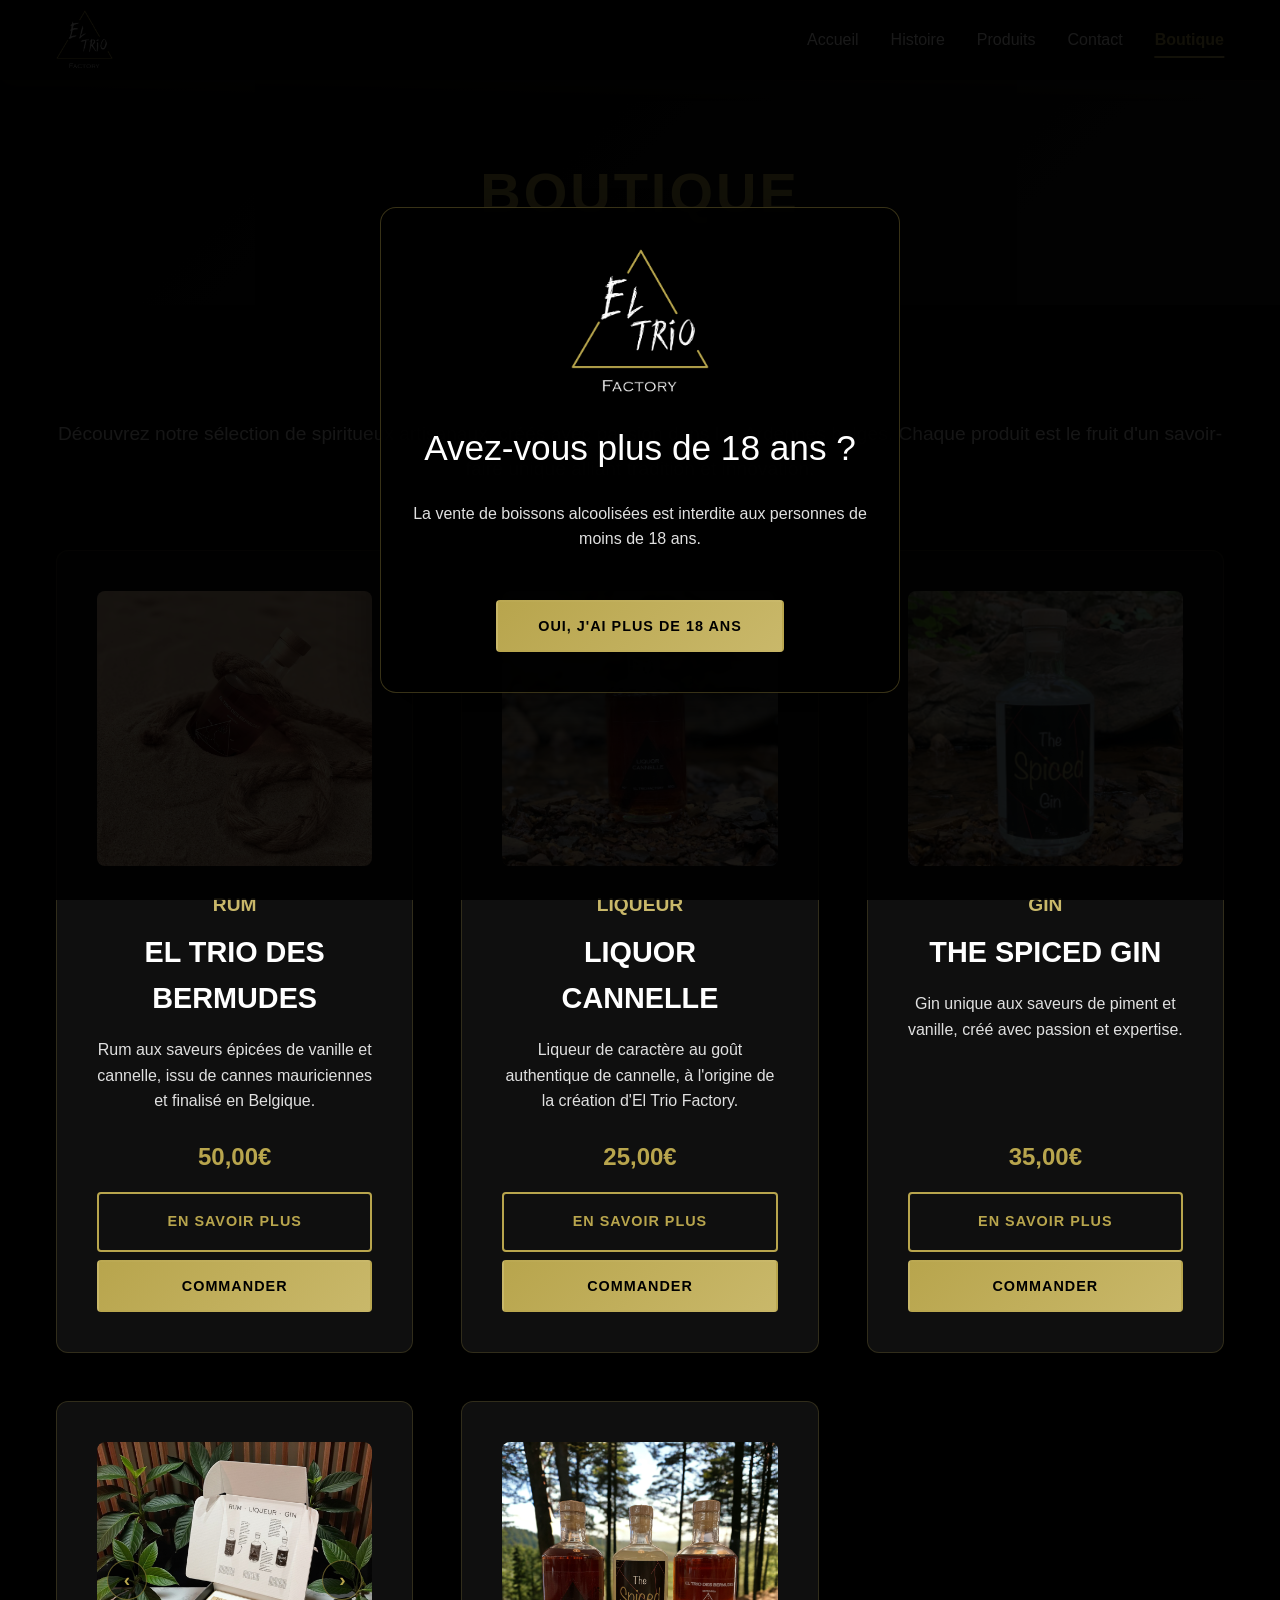
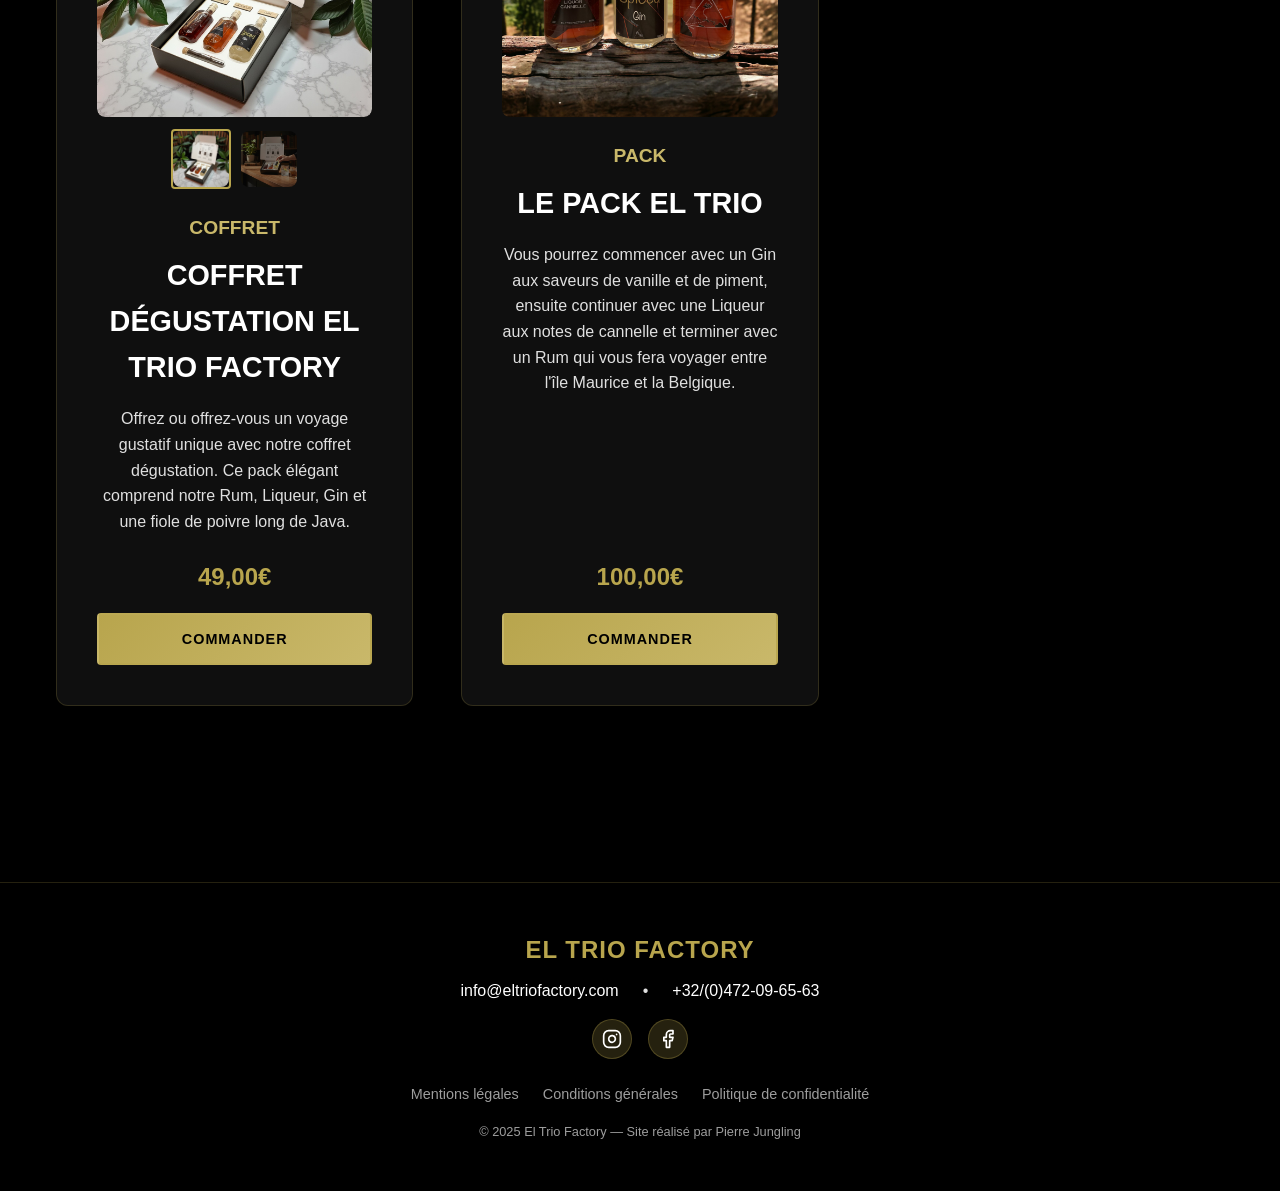
==== commit 9646875a: "legal" ====
--- a/boutique.html
+++ b/boutique.html
@@ -237,27 +237,6 @@
             font-weight: bold;
             margin-bottom: 1rem;
             margin-top: auto;
-        }
-
-        .coming-soon {
-            background: rgba(26, 26, 26, 0.6);
-            padding: 3rem;
-            border-radius: 12px;
-            border: 1px solid rgba(184, 165, 77, 0.2);
-            text-align: center;
-            margin-top: 4rem;
-        }
-
-        .coming-soon h2 {
-            color: var(--accent-color);
-            font-size: 2rem;
-            margin-bottom: 1rem;
-        }
-
-        .coming-soon p {
-            color: var(--text-color-secondary);
-            font-size: 1.1rem;
-            line-height: 1.8;
         }
 
         /* Popup de commande */
@@ -885,12 +864,6 @@
                     <button class="btn btn-primary btn-commander" data-product="LE PACK EL TRIO" data-price="100,00€" data-category="Pack">Commander</button>
                 </div>
             </div>
-
-            <div class="coming-soon">
-                <h2>Boutique en ligne</h2>
-                <p>Notre boutique en ligne sera bientôt disponible. En attendant, n'hésitez pas à nous contacter directement pour commander nos produits ou obtenir plus d'informations.</p>
-                <a href="contact.html" class="btn btn-primary" style="margin-top: 1.5rem;">Nous contacter</a>
-            </div>
         </section>
     </main>
 
